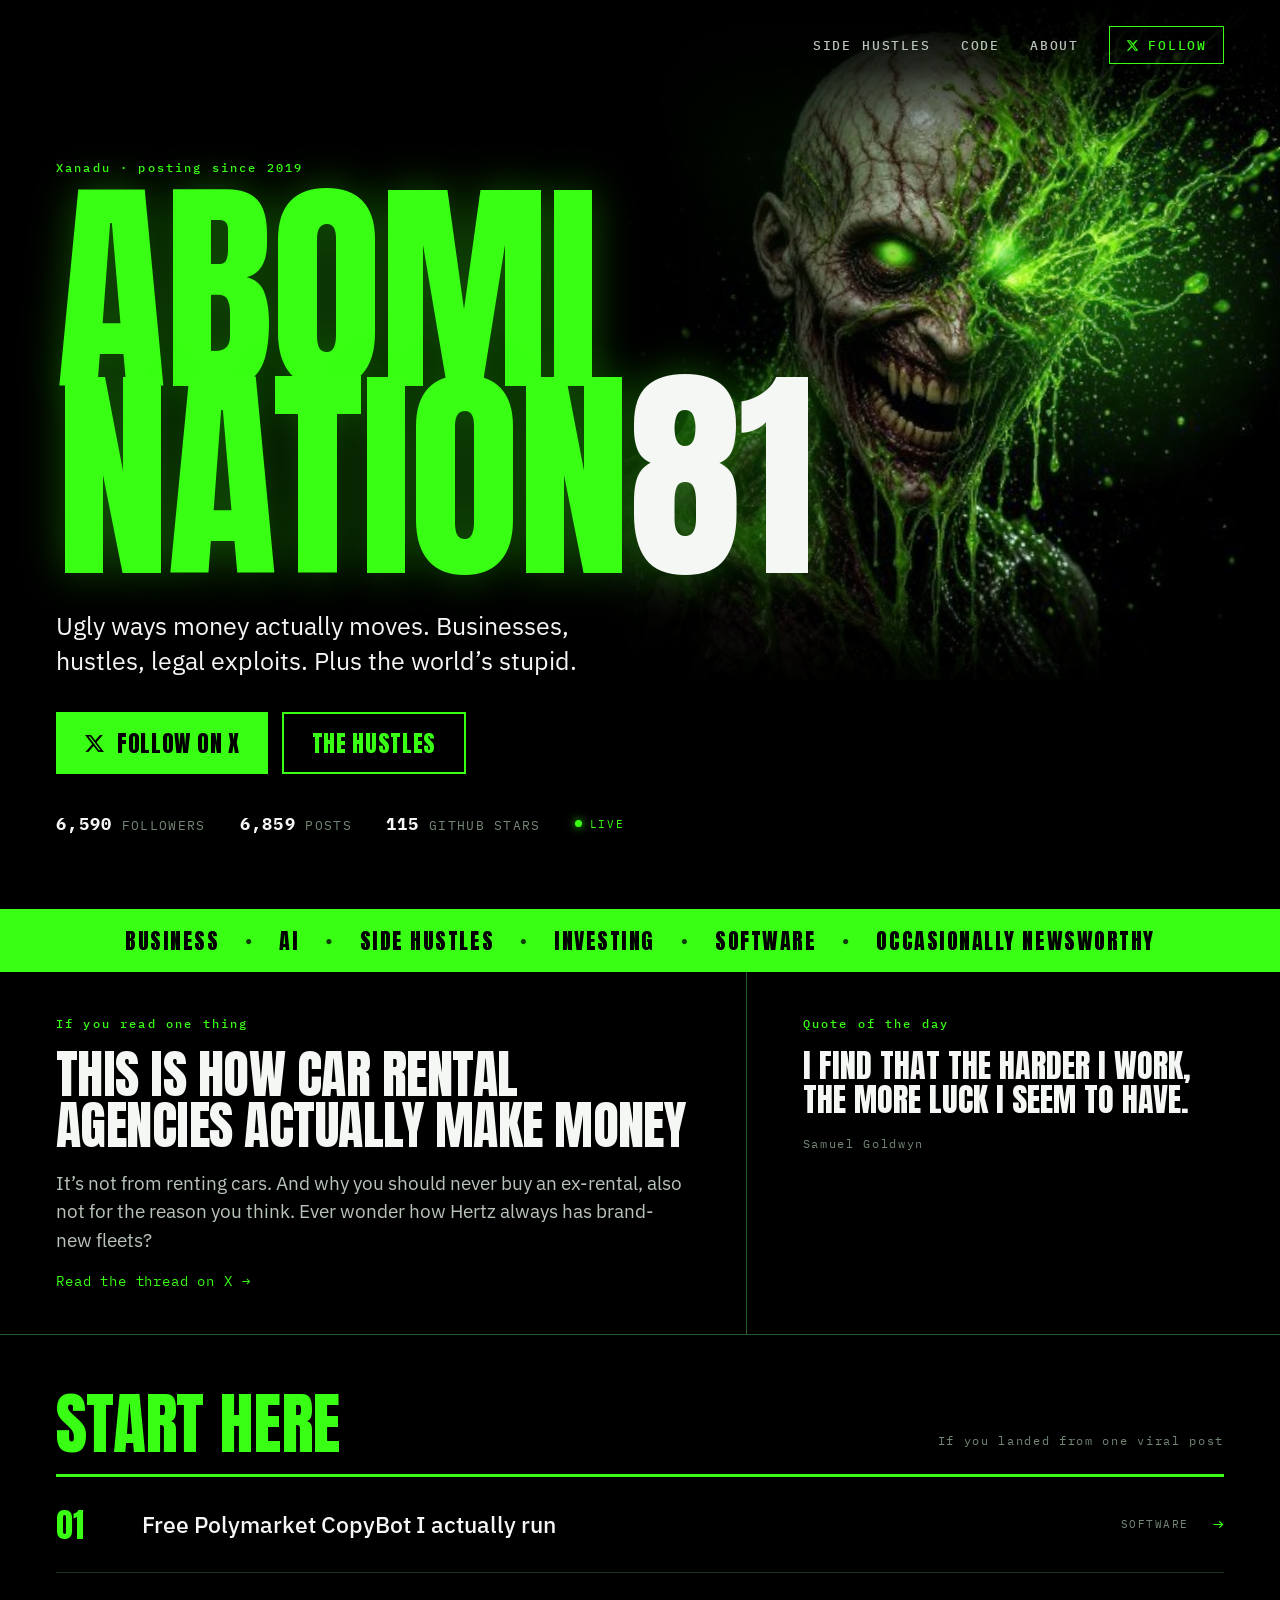
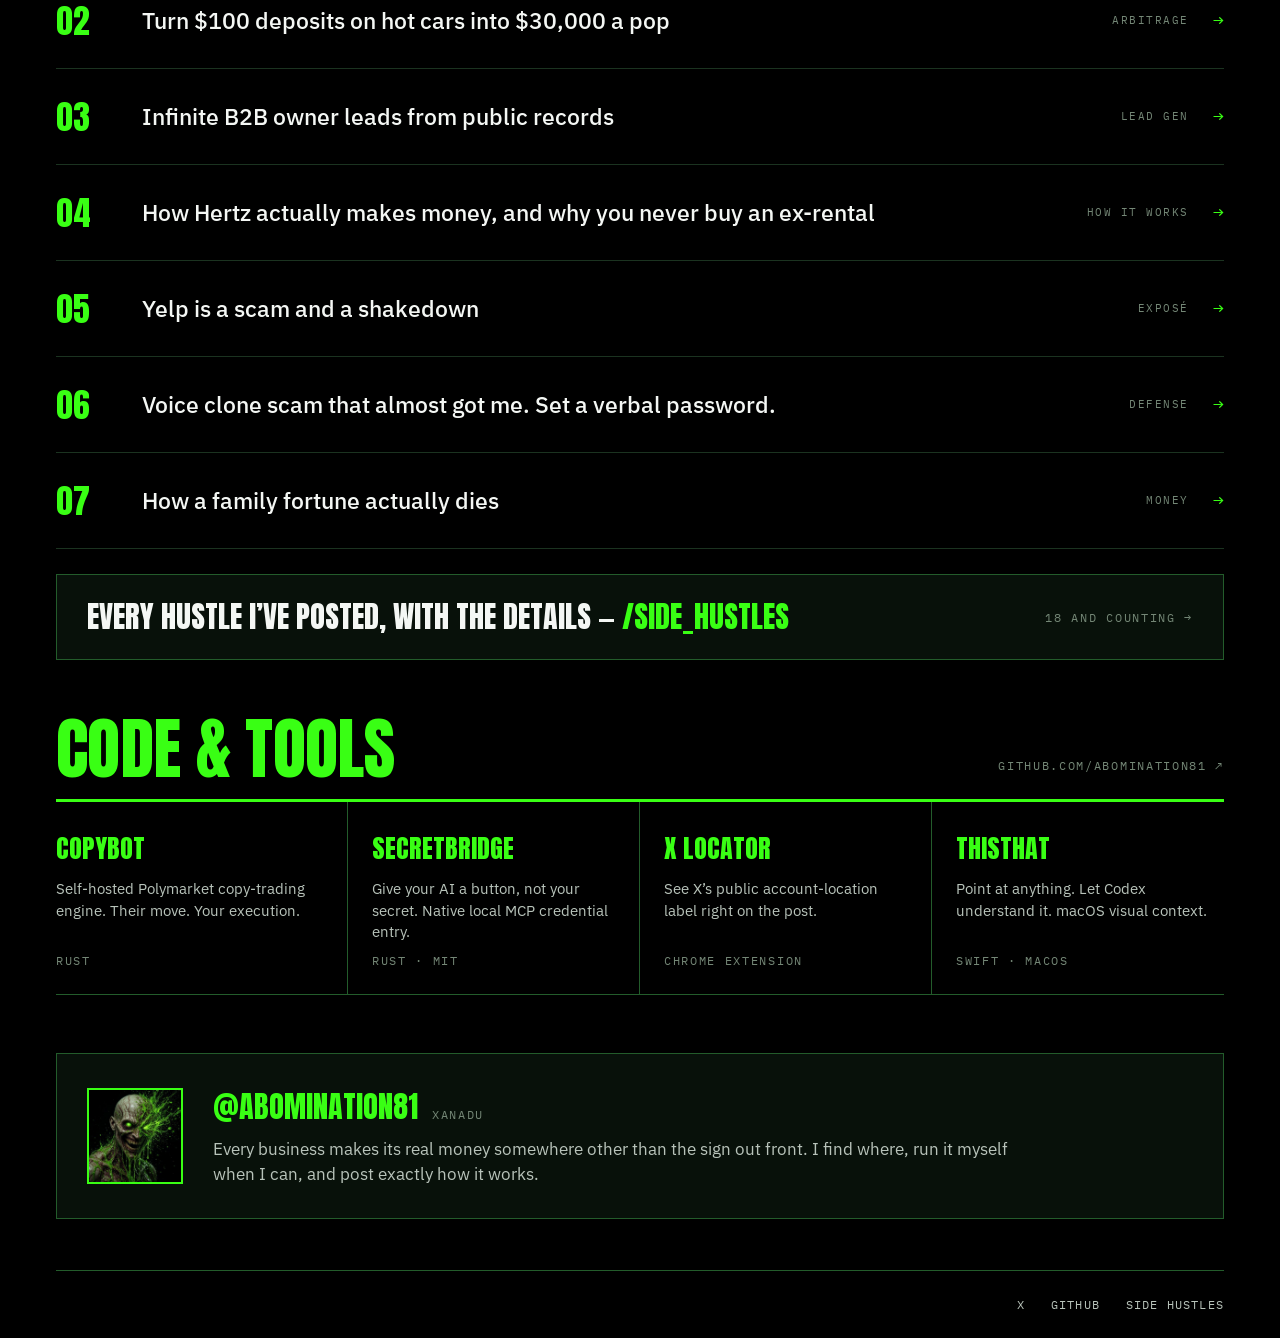
==== index.html @ 9afb5e30 "Self-host the display face, drop particles over the video The wordmark flashed on a cold load: Anton" ====
<!doctype html>
<html lang="en">
<head>
<meta charset="utf-8">
<meta name="viewport" content="width=device-width, initial-scale=1">
<title>Abomination81</title>
<meta name="description" content="Ugly ways money actually moves. Businesses, hustles, legal exploits. Plus the world's stupid.">
<link rel="canonical" href="https://abomination81.com/">

<meta property="og:type" content="website">
<meta property="og:url" content="https://abomination81.com/">
<meta property="og:title" content="Abomination81">
<meta property="og:description" content="Ugly ways money actually moves. Businesses, hustles, legal exploits. Plus the world's stupid.">
<meta property="og:image" content="https://abomination81.com/assets/banner.jpg">
<meta name="twitter:card" content="summary_large_image">
<meta name="twitter:site" content="@Abomination81">
<meta name="twitter:creator" content="@Abomination81">
<meta name="twitter:title" content="Abomination81">
<meta name="twitter:description" content="Ugly ways money actually moves. Businesses, hustles, legal exploits. Plus the world's stupid.">
<meta name="twitter:image" content="https://abomination81.com/assets/banner.jpg">
<meta name="theme-color" content="#000000">

<link rel="icon" href="data:image/svg+xml,%3Csvg xmlns='http://www.w3.org/2000/svg' viewBox='0 0 64 64'%3E%3Crect width='64' height='64' fill='%23000'/%3E%3Ctext x='32' y='47' font-family='Impact,sans-serif' font-size='42' fill='%2339ff14' text-anchor='middle'%3E81%3C/text%3E%3C/svg%3E">
<link rel="apple-touch-icon" href="/assets/avatar.jpg">

<link rel="preload" href="/assets/fonts/anton-latin.woff2" as="font" type="font/woff2" crossorigin>
<link rel="preconnect" href="https://fonts.googleapis.com">
<link rel="preconnect" href="https://fonts.gstatic.com" crossorigin>
<link rel="stylesheet" href="https://fonts.googleapis.com/css2?family=IBM+Plex+Sans:wght@400;500;600;700&family=IBM+Plex+Mono:wght@400;500;700&display=swap">

<link rel="stylesheet" href="/assets/site.css?v=aab3de3f">
<script src="/assets/follow.js?v=f19deb1e" defer></script>
<script src="/assets/hero.js?v=22ef1673" defer></script>
</head>
<body>
<div class="page" id="top">

  <div class="glow" aria-hidden="true"></div>
  <svg width="0" height="0" aria-hidden="true" style="position:absolute" focusable="false">
    <filter id="gooflow" x="-6%" y="-6%" width="112%" height="112%" color-interpolation-filters="sRGB">
      <feTurbulence type="fractalNoise" baseFrequency="0.011 0.017" numOctaves="2" seed="7" result="n">
        <animate attributeName="baseFrequency" dur="14s" repeatCount="indefinite"
                 values="0.011 0.017;0.0135 0.0205;0.011 0.017" calcMode="spline" keySplines="0.45 0 0.55 1;0.45 0 0.55 1"/>
      </feTurbulence>
      <feDisplacementMap in="SourceGraphic" in2="n" scale="6" xChannelSelector="R" yChannelSelector="G"/>
    </filter>
  </svg>
  <div class="ghoul" aria-hidden="true">
    <div class="ghoul-breath">
      <img class="ghoul-img" src="/assets/avatar.jpg" alt="">
      <img class="ghoul-img mouth" src="/assets/avatar.jpg" alt="">
      <div class="ghoul-eye"></div>
      <div class="ghoul-aura"></div>
    </div>
    <div class="ghoul-drops">
      <i></i><i></i><i></i><i></i><i></i><i></i><i></i><i></i><i></i><i></i><i></i><i></i>
    </div>
  </div>
  <div class="edgefade top" aria-hidden="true"></div>
  <div class="edgefade bottom" aria-hidden="true"></div>

  <div class="wrap">
    <nav class="nav nav-bare">
      <div class="navlinks">
        <a href="/side_hustles/">Side hustles</a>
        <a href="#code">Code</a>
        <a class="hideSm" href="#about">About</a>
        <a class="navbtn" href="https://x.com/Abomination81" rel="me">
          <svg width="13" height="13" viewBox="0 0 24 24" fill="currentColor" aria-hidden="true"><path d="M18.244 2.25h3.308l-7.227 8.26 8.502 11.24H16.17l-5.214-6.817L4.99 21.75H1.68l7.73-8.835L1.254 2.25H8.08l4.713 6.231zm-1.161 17.52h1.833L7.084 4.126H5.117z"/></svg>
          Follow
        </a>
      </div>
    </nav>

    <header class="hero">
      <div class="mono eyebrow" style="padding-bottom:22px">Xanadu &middot; posting since 2019</div>
      <h1 class="display">Abomi<br>nation<span class="white">81</span></h1>
      <p class="bio">Ugly ways money actually moves. Businesses, hustles, legal exploits. Plus the world&rsquo;s stupid.</p>
      <div class="cta">
        <a class="btn btn-solid" href="https://x.com/Abomination81">
          <svg width="21" height="21" viewBox="0 0 24 24" fill="currentColor" aria-hidden="true"><path d="M18.244 2.25h3.308l-7.227 8.26 8.502 11.24H16.17l-5.214-6.817L4.99 21.75H1.68l7.73-8.835L1.254 2.25H8.08l4.713 6.231zm-1.161 17.52h1.833L7.084 4.126H5.117z"/></svg>
          Follow on X
        </a>
        <a class="btn btn-ghost" href="#start-here">The hustles</a>
      </div>
      <div class="stats">
        <span><b id="stat-followers">6,590</b> FOLLOWERS</span>
        <span><b id="stat-posts">6,859</b> POSTS</span>
        <span><b id="stat-stars">115</b> GITHUB STARS</span>
        <span class="live"><span class="dot" aria-hidden="true"></span>LIVE</span>
      </div>
    </header>
  </div>

  <div class="ticker display">
    <span class="tgrp"><span>Business</span><span class="sep">&#9679;</span><span>AI</span><span class="sep">&#9679;</span><span>Side hustles</span></span>
    <span class="sep">&#9679;</span>
    <span class="tgrp"><span>Investing</span><span class="sep">&#9679;</span><span>Software</span><span class="sep">&#9679;</span><span>Occasionally newsworthy</span></span>
  </div>

  <section class="band">
    <div class="featured">
      <div class="mono eyebrow">If you read one thing</div>
      <h2 class="display"><a href="https://x.com/Abomination81/status/2100749496749904060">This is how car rental agencies actually make money</a></h2>
      <p>It&rsquo;s not from renting cars. And why you should never buy an ex-rental, also not for the reason you think. Ever wonder how Hertz always has brand-new fleets?</p>
      <a class="mono" style="font-size:14px;letter-spacing:.06em" href="https://x.com/Abomination81/status/2100749496749904060">Read the thread on X &rarr;</a>
    </div>
    <div class="quote">
      <div class="mono eyebrow">Quote of the day</div>
      <p class="display" id="quote-text">There are no solutions, just trade-offs.</p>
      <div class="mono meta" id="quote-by">Thomas Sowell</div>
    </div>
  </section>

  <div class="wrap">
    <section class="sec" id="start-here">
      <div class="sechead">
        <h2 class="display">Start here</h2>
        <span class="mono meta">If you landed from one viral post</span>
      </div>

      <a class="row" href="https://x.com/Abomination81/status/2098925882530549822">
        <span class="n">01</span><span class="t">Free Polymarket CopyBot I actually run</span><span class="c">SOFTWARE</span><span class="arw">&rarr;</span>
      </a>
      <a class="row" href="https://x.com/Abomination81/status/2088091875672723705">
        <span class="n">02</span><span class="t">Turn $100 deposits on hot cars into $30,000 a pop</span><span class="c">ARBITRAGE</span><span class="arw">&rarr;</span>
      </a>
      <a class="row" href="https://x.com/Abomination81/status/2100588108278558724">
        <span class="n">03</span><span class="t">Infinite B2B owner leads from public records</span><span class="c">LEAD GEN</span><span class="arw">&rarr;</span>
      </a>
      <a class="row" href="https://x.com/Abomination81/status/2100749496749904060">
        <span class="n">04</span><span class="t">How Hertz actually makes money, and why you never buy an ex-rental</span><span class="c">HOW IT WORKS</span><span class="arw">&rarr;</span>
      </a>
      <a class="row" href="https://x.com/Abomination81/status/2087584430000845287">
        <span class="n">05</span><span class="t">Yelp is a scam and a shakedown</span><span class="c">EXPOS&Eacute;</span><span class="arw">&rarr;</span>
      </a>
      <a class="row" href="https://x.com/Abomination81/status/2098265674065817770">
        <span class="n">06</span><span class="t">Voice clone scam that almost got me. Set a verbal password.</span><span class="c">DEFENSE</span><span class="arw">&rarr;</span>
      </a>
      <a class="row" href="https://x.com/Abomination81/status/2084697854493548960">
        <span class="n">07</span><span class="t">How a family fortune actually dies</span><span class="c">MONEY</span><span class="arw">&rarr;</span>
      </a>

      <a class="callout" href="/side_hustles/">
        <span class="big">Every hustle I&rsquo;ve posted, with the details &mdash; <em>/side_hustles</em></span>
        <span class="mono meta">18 AND COUNTING &rarr;</span>
      </a>
    </section>

    <section class="sec" id="code">
      <div class="sechead">
        <h2 class="display">Code &amp; tools</h2>
        <a class="mono meta" href="https://github.com/Abomination81">GITHUB.COM/ABOMINATION81 &#8599;</a>
      </div>
      <div class="repos">
        <a class="repo" href="https://github.com/Abomination81/copybot">
          <span class="nm">Copybot</span>
          <span class="ds">Self-hosted Polymarket copy-trading engine. Their move. Your execution.</span>
          <span class="mono meta">RUST</span>
        </a>
        <a class="repo" href="https://github.com/Abomination81/secret-bridge-mcp">
          <span class="nm">SecretBridge</span>
          <span class="ds">Give your AI a button, not your secret. Native local MCP credential entry.</span>
          <span class="mono meta">RUST &middot; MIT</span>
        </a>
        <a class="repo" href="https://github.com/Abomination81/abominations-x-account-locator">
          <span class="nm">X Locator</span>
          <span class="ds">See X&rsquo;s public account-location label right on the post.</span>
          <span class="mono meta">CHROME EXTENSION</span>
        </a>
        <a class="repo" href="https://github.com/Abomination81/thisthat">
          <span class="nm">ThisThat</span>
          <span class="ds">Point at anything. Let Codex understand it. macOS visual context.</span>
          <span class="mono meta">SWIFT &middot; MACOS</span>
        </a>
      </div>
    </section>

    <section class="about" id="about">
      <img src="/assets/avatar.jpg" alt="Abomination81 profile artwork">
      <div>
        <div class="who">
          <a class="nm" href="https://x.com/Abomination81">@Abomination81</a>
          <span class="mono meta">XANADU</span>
        </div>
        <p>Every business makes its real money somewhere other than the sign out front. I find where, run it myself when I can, and post exactly how it works.</p>
      </div>
    </section>

    <footer class="foot-bare">
      <div class="fl">
        <a href="https://x.com/Abomination81">X</a>
        <a href="https://github.com/Abomination81">GITHUB</a>
        <a href="/side_hustles/">SIDE HUSTLES</a>
      </div>
    </footer>
  </div>
</div>

<script>
/* ---------------------------------------------------------------
   QUOTES — edit this list. ["quote", "who said it"]. "" = no name.
   One rotates in per day, same for everyone, cycling every 20 days.
---------------------------------------------------------------- */
var QUOTES = [
  ["To offend a strong man, tell him a lie; to offend a weak man, tell him the truth.", ""],
  ["If you have to ask for it, it loses its value.", ""],
  ["Be like a postage stamp; stick to one thing until you get there.", "Josh Billings"],
  ["Success is like being pregnant. Everyone says congratulations, but nobody knows how many times you were fucked.", "Dan Peña"],
  ["There are no solutions, just trade-offs.", "Thomas Sowell"],
  ["Showing off is the fool's idea of glory.", "Bruce Lee"],
  ["A harmless man is not a good man. A good man is a very, very dangerous man who has it under voluntary control.", "Jordan B. Peterson"],
  ["Never feel sorry for raising dragon-slayers in a time when there are actual dragons.", "Bryan Davis"],
  ["Comparison is the thief of joy.", "Theodore Roosevelt"],
  ["The way to get started is to quit talking and begin doing.", "Walt Disney"],
  ["Many of life's failures are people who did not realize how close they were to success when they gave up.", "Thomas A. Edison"],
  ["In the end, it's not the years in your life that count. It's the life in your years.", "Abraham Lincoln"],
  ["The secret of success is to do the common thing uncommonly well.", "John D. Rockefeller Jr."],
  ["I find that the harder I work, the more luck I seem to have.", "Samuel Goldwyn"],
  ["Don't be distracted by criticism. Remember, the only taste of success some people get is to take a bite out of you.", "Zig Ziglar"],
  ["You don't have to be great to start, but you have to start to be great.", "Zig Ziglar"],
  ["Whether you think you can or you think you can't, you're right.", "Henry Ford"],
  ["The wise woman builds her house, but with her own hands the foolish one tears hers down.", "Proverbs 14:1"],
  ["The mass of men lead lives of quiet desperation.", "Henry David Thoreau"],
  ["Your boos mean nothing, I've seen what makes you cheer.", "Rick Sanchez, Rick and Morty"]
];

(function () {
  var q = QUOTES[Math.floor(Date.now() / 86400000) % QUOTES.length];
  document.getElementById("quote-text").textContent = q[0];
  var by = document.getElementById("quote-by");
  if (q[1]) { by.textContent = q[1]; } else { by.style.display = "none"; }
})();

/* ---------------------------------------------------------------
   STATS. GitHub stars are fetched live. X numbers come from
   stats.json; the numbers in the HTML are the fallback if it fails.
---------------------------------------------------------------- */
(function () {
  function put(id, n) {
    if (typeof n === "number" && isFinite(n)) {
      document.getElementById(id).textContent = n.toLocaleString("en-US");
    }
  }

  fetch("https://api.github.com/users/Abomination81/repos?per_page=100")
    .then(function (r) { return r.ok ? r.json() : null; })
    .then(function (repos) {
      if (!repos || !repos.length) return;
      var stars = repos.reduce(function (sum, r) { return sum + (r.stargazers_count || 0); }, 0);
      put("stat-stars", stars);
    })
    .catch(function () {});

  fetch("/stats.json", { cache: "no-cache" })
    .then(function (r) { return r.ok ? r.json() : null; })
    .then(function (s) {
      if (!s) return;
      put("stat-followers", s.followers);
      put("stat-posts", s.posts);
    })
    .catch(function () {});
})();
</script>
</body>
</html>
---- assets/site.css ----
/* Self-hosted so the 228px wordmark is ready at first paint instead of
   rendering in a fallback and then jumping. Preloaded from each page's head. */
@font-face{
  font-family:'Anton';
  font-style:normal;
  font-weight:400;
  font-display:swap;
  src:url('/assets/fonts/anton-latin.woff2') format('woff2');
}

:root{
  --bg:#000;
  --surface:#08110a;
  --green:#39ff14;
  --green-soft:#7dff64;
  --text:#f4f7f4;
  --muted:#b8c3ba;
  --muted-2:#748776;
  --line:#235c2b;
  --line-soft:#1b3320;
  --pad:clamp(20px,5vw,56px);
  --max:1280px;
  --hero:min(680px,72vw);   /* portrait size; overridden for compact viewports */
  --hero-clear:0px;         /* how far the wordmark is pushed below the face */
}
*{box-sizing:border-box}
html{-webkit-text-size-adjust:100%}
body{
  margin:0;background:var(--bg);color:var(--text);
  font-family:"IBM Plex Sans",system-ui,-apple-system,sans-serif;
  overflow-x:hidden;
}
a{color:var(--green);text-decoration:none}
a:hover{color:var(--green-soft)}
a:focus-visible,button:focus-visible{outline:2px solid var(--green);outline-offset:3px}
img{max-width:100%;display:block}
.display{font-family:Anton,Impact,"Arial Narrow",sans-serif;text-transform:uppercase;font-weight:400}
.mono{font-family:"IBM Plex Mono",ui-monospace,monospace}
.wrap{max-width:var(--max);margin:0 auto;padding-inline:var(--pad)}
.eyebrow{font-size:clamp(10px,1.1vw,12px);letter-spacing:.18em;color:var(--green);font-weight:500}
.meta{font-size:clamp(10px,1.1vw,12px);letter-spacing:.14em;color:var(--muted-2)}

/* ---------- shell ---------- */
.page{position:relative;max-width:var(--max);margin:0 auto;overflow:hidden}
.glow{position:absolute;right:-16%;top:-14%;width:min(900px,120vw);aspect-ratio:1;border-radius:50%;
  background:radial-gradient(circle,rgba(57,255,20,.26) 0%,rgba(57,255,20,0) 62%);pointer-events:none;z-index:0}
.ghoul{position:absolute;right:0;top:0;width:var(--hero);aspect-ratio:1;z-index:0;overflow:hidden;
  -webkit-mask-image:linear-gradient(to left,#000 48%,transparent 100%);
  mask-image:linear-gradient(to left,#000 48%,transparent 100%)}
/* Softens the image's top and bottom edges into the black so neither cut
   shows as a straight line across the page. */
.edgefade{position:absolute;left:0;right:0;z-index:1;pointer-events:none}
.edgefade.top{top:0;height:clamp(90px,12vw,150px);
  background:linear-gradient(to bottom,#000 0%,rgba(0,0,0,.75) 45%,rgba(0,0,0,0) 100%)}
.edgefade.bottom{top:calc(var(--hero) - 140px);height:200px;
  background:linear-gradient(to bottom,rgba(0,0,0,0) 0%,rgba(0,0,0,.85) 60%,#000 78%,#000 100%)}
.page > *:not(.glow):not(.ghoul):not(.edgefade){position:relative;z-index:2}

/* ---------- nav ---------- */
.nav{display:flex;align-items:center;justify-content:space-between;gap:16px;padding-top:26px;flex-wrap:wrap}
.brand{font-size:clamp(17px,2vw,24px);letter-spacing:.05em;color:var(--green)}
.navlinks{display:flex;gap:clamp(14px,2.4vw,30px);align-items:center;
  font-family:"IBM Plex Mono",monospace;font-size:clamp(11px,1.2vw,13px);font-weight:500;
  letter-spacing:.14em;text-transform:uppercase}
.navlinks a{color:var(--muted)}
.navlinks a:hover{color:var(--green)}
.navbtn{display:flex;align-items:center;gap:9px;height:38px;padding:0 16px;
  border:1px solid var(--green);color:var(--green)!important}
.navbtn:hover{background:var(--green);color:#000!important}
.navlinks .hideSm{display:inline}

/* ---------- hero ---------- */
.hero{padding-top:calc(clamp(48px,9vw,96px) + var(--hero-clear))}
.hero h1{margin:0;font-size:clamp(76px,17.9vw,228px);line-height:.82;letter-spacing:-.012em;
  color:var(--green);text-shadow:0 0 44px rgba(57,255,20,.32)}
.hero h1 .white{color:var(--text)}
.bio{margin:clamp(22px,3vw,40px) 0 0;max-width:580px;font-size:clamp(17px,2vw,25px);line-height:1.38}
.cta{display:flex;gap:14px;margin-top:clamp(24px,3vw,34px);align-items:center;flex-wrap:wrap}
.btn{display:inline-flex;align-items:center;justify-content:center;gap:12px;
  height:clamp(54px,5vw,62px);padding:0 clamp(22px,2.4vw,28px);
  font-family:Anton,Impact,sans-serif;text-transform:uppercase;
  font-size:clamp(19px,2vw,23px);letter-spacing:.03em}
.btn-solid{background:var(--green);color:#000}
.btn-solid:hover{background:var(--green-soft);color:#000}
.btn-ghost{border:2px solid var(--green);color:var(--green)}
.btn-ghost:hover{background:var(--green);color:#000}
.stats{display:flex;align-items:center;gap:clamp(16px,3vw,34px);margin-top:clamp(22px,3vw,40px);
  font-family:"IBM Plex Mono",monospace;font-size:clamp(10px,1.1vw,13px);
  color:var(--muted-2);letter-spacing:.1em;flex-wrap:wrap}
.stats b{color:var(--text);font-size:clamp(14px,1.5vw,17px);font-weight:700}
.live{display:flex;align-items:center;gap:8px;font-size:clamp(9px,1vw,11px);letter-spacing:.16em;color:var(--green)}
.dot{width:7px;height:7px;border-radius:50%;background:var(--green);box-shadow:0 0 9px var(--green);flex:none;
  animation:pulse 2.6s ease-in-out infinite}
@keyframes pulse{0%,100%{opacity:1}50%{opacity:.35}}
@media (prefers-reduced-motion:reduce){.dot{animation:none}}

/* ---------- ticker ---------- */
.ticker{margin-top:clamp(30px,6vw,74px);background:var(--green);color:#000;
  padding:clamp(11px,1.4vw,15px) var(--pad);
  display:flex;align-items:center;justify-content:center;gap:clamp(9px,2vw,26px);
  flex-wrap:wrap;row-gap:5px;
  font-family:Anton,Impact,sans-serif;text-transform:uppercase;
  font-size:clamp(11px,1.9vw,22px);letter-spacing:.07em}
.ticker .sep{font-size:.55em;opacity:.75}
.tgrp{display:flex;align-items:center;gap:clamp(9px,2vw,26px);white-space:nowrap}
/* Below this width the row splits in two. The middle separator is removed so
   neither line can end on a dot. */
@media (max-width:760px){
  .ticker > .sep{display:none}
  .tgrp{flex-basis:100%;justify-content:center}
}

/* ---------- band: featured + quote ---------- */
.band{display:grid;grid-template-columns:minmax(0,7fr) minmax(0,5fr);
  border-bottom:1px solid var(--line)}
.band > div{padding:clamp(26px,3.6vw,44px) var(--pad);display:flex;flex-direction:column;gap:18px}
.band .featured{border-right:1px solid var(--line)}
.featured h2{margin:0;font-size:clamp(30px,4.2vw,52px);line-height:.98;letter-spacing:-.01em;color:var(--text)}
.featured h2 a{color:inherit}
.featured h2 a:hover{color:var(--green)}
.featured p{margin:0;font-size:clamp(15px,1.7vw,19px);line-height:1.5;color:var(--muted)}
.quote p{margin:0;font-size:clamp(23px,2.6vw,32px);line-height:1.08;color:var(--text)}
@media (max-width:860px){
  .band{grid-template-columns:1fr}
  .band .featured{border-right:0;border-bottom:1px solid var(--line)}
}

/* ---------- sections ---------- */
.sec{padding-top:clamp(30px,4.5vw,64px)}
.sechead{display:flex;align-items:flex-end;justify-content:space-between;gap:16px;
  padding-bottom:clamp(12px,1.6vw,20px);border-bottom:3px solid var(--green)}
.sechead h2{margin:0;font-size:clamp(36px,5.4vw,68px);line-height:.9;letter-spacing:-.01em;color:var(--green)}
.sechead span,.sechead a{padding-bottom:6px}

/* ---------- hustle rows ---------- */
.row{display:flex;align-items:center;gap:clamp(14px,1.9vw,24px);
  padding:clamp(14px,1.8vw,22px) 0;border-bottom:1px solid var(--line-soft);color:var(--text);min-height:56px}
.row:hover{background:var(--surface);color:var(--text)}
.row .n{font-family:Anton,Impact,sans-serif;font-size:clamp(21px,2.8vw,34px);color:var(--green);flex:none;width:clamp(30px,5vw,62px)}
.row .t{flex:1;font-size:clamp(16px,1.9vw,23px);font-weight:500;line-height:1.28}
.row .c{flex:none;width:150px;text-align:right;font-family:"IBM Plex Mono",monospace;
  font-size:11px;letter-spacing:.14em;color:var(--muted-2)}
.row .arw{flex:none;font-family:"IBM Plex Mono",monospace;font-size:clamp(15px,1.5vw,18px);color:var(--green)}
.row:last-of-type{border-bottom:1px solid var(--line)}
@media (max-width:720px){.row .c{display:none}}

.callout{display:flex;align-items:center;justify-content:space-between;gap:16px;flex-wrap:wrap;
  margin-top:clamp(18px,2vw,26px);padding:clamp(18px,2.4vw,26px) clamp(18px,2.6vw,30px);
  background:var(--surface);border:1px solid var(--line);color:var(--text)}
.callout:hover{border-color:var(--green);color:var(--text)}
.callout .big{font-family:Anton,Impact,sans-serif;text-transform:uppercase;
  font-size:clamp(18px,2.4vw,30px);line-height:1.05}
.callout .big em{font-style:normal;color:var(--green)}

/* ---------- repos ---------- */
.repos{display:grid;grid-template-columns:repeat(4,minmax(0,1fr));border-bottom:1px solid var(--line)}
.repo{display:flex;flex-direction:column;gap:10px;padding:clamp(18px,2.2vw,26px) clamp(14px,1.9vw,24px);
  border-right:1px solid var(--line);color:var(--text)}
.repo:first-child{padding-left:0}
.repo:last-child{border-right:0;padding-right:0}
.repo:hover{background:var(--surface)}
.repo .nm{font-family:Anton,Impact,sans-serif;text-transform:uppercase;font-size:clamp(19px,2.1vw,26px);color:var(--green)}
.repo .ds{font-size:clamp(13px,1.4vw,15px);line-height:1.45;color:var(--muted);flex:1}
@media (max-width:980px){
  .repos{grid-template-columns:repeat(2,minmax(0,1fr))}
  .repo:nth-child(2n){border-right:0;padding-right:0}
  .repo:nth-child(2n+1){padding-left:0}
  .repo:nth-child(-n+2){border-bottom:1px solid var(--line)}
}
@media (max-width:560px){
  .repos{grid-template-columns:1fr}
  .repo{border-right:0;padding-left:0;padding-right:0;border-bottom:1px solid var(--line-soft)}
  .repo:last-child{border-bottom:0}
}

/* ---------- about ---------- */
.about{display:flex;gap:clamp(16px,2.4vw,30px);align-items:center;flex-wrap:wrap;
  margin-top:clamp(30px,4.5vw,64px);padding:clamp(20px,2.6vw,30px);
  background:var(--surface);border:1px solid var(--line)}
.about img{width:clamp(72px,8vw,96px);height:clamp(72px,8vw,96px);object-fit:cover;border:2px solid var(--green);flex:none}
.about .who{display:flex;align-items:baseline;gap:14px;flex-wrap:wrap}
.about .who .nm{font-family:Anton,Impact,sans-serif;text-transform:uppercase;font-size:clamp(22px,2.4vw,30px)}
.about p{margin:8px 0 0;font-size:clamp(15px,1.5vw,17px);line-height:1.5;color:var(--muted);max-width:820px}

/* ---------- footer ---------- */
footer{margin-top:clamp(30px,4vw,56px);border-top:1px solid var(--line);
  padding:clamp(18px,2.2vw,26px) 0;display:flex;align-items:center;justify-content:space-between;
  gap:14px;flex-wrap:wrap;font-family:"IBM Plex Mono",monospace;
  font-size:clamp(10px,1.1vw,12px);letter-spacing:.1em;color:var(--muted-2)}
footer a{color:var(--muted)}
footer .fl{display:flex;gap:clamp(14px,2vw,26px)}

@media (max-width:640px){
  .navlinks .hideSm{display:none}
  .cta{flex-direction:column;align-items:stretch}
  .btn{width:100%}
}

/* ================= /side_hustles ================= */
.subhead{padding-top:clamp(40px,7vw,80px)}
.subhead h1{margin:0;font-size:clamp(52px,9.4vw,124px);line-height:.86;letter-spacing:-.02em;
  color:var(--green);text-shadow:0 0 40px rgba(57,255,20,.3)}
.subhead .lede{margin:clamp(18px,2.4vw,28px) 0 0;max-width:640px;
  font-size:clamp(16px,1.9vw,22px);line-height:1.45;color:var(--text)}
.subhead .note{margin:14px 0 0;max-width:640px;font-size:clamp(13px,1.4vw,15px);
  line-height:1.5;color:var(--muted-2)}
.crumb{display:flex;align-items:center;gap:10px;padding-top:26px;
  font-family:"IBM Plex Mono",monospace;font-size:clamp(10px,1.1vw,12px);
  letter-spacing:.14em;text-transform:uppercase;color:var(--muted-2)}
.crumb a{color:var(--muted)}

.hlist{margin-top:clamp(28px,4vw,52px);border-top:3px solid var(--green)}
.hitem{display:grid;grid-template-columns:clamp(46px,5.6vw,82px) minmax(0,1fr) auto;
  gap:clamp(10px,1.6vw,22px);align-items:baseline;
  padding:clamp(20px,2.4vw,28px) 0;border-bottom:1px solid var(--line-soft);color:var(--text)}
.hitem:hover{background:var(--surface)}
.hitem:last-child{border-bottom:1px solid var(--line)}
.hitem .n{font-family:Anton,Impact,sans-serif;font-size:clamp(26px,3.4vw,42px);
  color:var(--green);line-height:.9}
.hitem .t{font-family:Anton,Impact,sans-serif;text-transform:uppercase;
  font-size:clamp(21px,2.7vw,34px);line-height:1.02;letter-spacing:-.005em}
.hitem .d{grid-column:2;margin:10px 0 0;font-size:clamp(14px,1.55vw,17px);
  line-height:1.5;color:var(--muted);max-width:74ch}
.hitem .amt{font-family:"IBM Plex Mono",monospace;font-size:clamp(11px,1.25vw,14px);
  font-weight:700;letter-spacing:.06em;color:var(--green);white-space:nowrap;text-align:right}
.hitem .amt small{display:block;font-weight:400;font-size:.78em;letter-spacing:.14em;
  color:var(--muted-2);margin-top:3px}
.hitem .go{grid-column:2;margin-top:10px;font-family:"IBM Plex Mono",monospace;
  font-size:clamp(11px,1.2vw,13px);letter-spacing:.08em;color:var(--green)}
.hitem .flag{display:inline-block;margin-left:10px;padding:2px 8px;vertical-align:middle;
  font-family:"IBM Plex Mono",monospace;font-size:10px;font-weight:700;letter-spacing:.12em;
  color:#000;background:var(--green-soft)}
@media (max-width:620px){
  .hitem{grid-template-columns:clamp(40px,11vw,52px) minmax(0,1fr)}
  .hitem .amt{grid-column:2;text-align:left;margin-top:8px}
  .hitem .amt small{display:inline;margin-left:8px}
}

.endnote{display:flex;align-items:center;justify-content:space-between;gap:16px;flex-wrap:wrap;
  margin-top:clamp(26px,3.4vw,40px);padding:clamp(20px,2.6vw,30px);
  background:var(--surface);border:1px solid var(--line);color:var(--text)}
.endnote .big{font-family:Anton,Impact,sans-serif;text-transform:uppercase;
  font-size:clamp(20px,2.6vw,32px);line-height:1.05}
.endnote .big em{font-style:normal;color:var(--green)}

/* ================= follow prompt ================= */
.fp-veil{position:fixed;inset:0;z-index:999;display:flex;align-items:center;justify-content:center;
  padding:20px;background:rgba(0,0,0,.84);-webkit-backdrop-filter:blur(3px);backdrop-filter:blur(3px);
  opacity:0;transition:opacity .2s ease}
.fp-veil.is-open{opacity:1}
.fp-card{position:relative;width:100%;max-width:430px;padding:clamp(26px,4vw,36px);
  background:var(--surface);border:1px solid var(--green);text-align:center;
  box-shadow:0 0 0 1px rgba(0,0,0,.6),0 24px 70px rgba(0,0,0,.75),0 0 60px rgba(57,255,20,.12);
  transform:translateY(10px) scale(.985);transition:transform .22s cubic-bezier(.2,.8,.3,1)}
.fp-veil.is-open .fp-card{transform:none}
.fp-x{position:absolute;top:8px;right:10px;width:38px;height:38px;display:grid;place-items:center;
  background:none;border:0;color:var(--muted-2);font-size:26px;line-height:1;cursor:pointer;padding:0}
.fp-x:hover{color:var(--green)}
.fp-face{width:76px;height:76px;margin:0 auto 16px;object-fit:cover;border:2px solid var(--green);
  box-shadow:0 0 26px rgba(57,255,20,.3)}
.fp-eyebrow{margin:0 0 8px;font-size:11px;letter-spacing:.2em;text-transform:uppercase;color:var(--green)}
.fp-h{margin:0 0 12px;font-size:clamp(30px,5vw,40px);line-height:1;color:var(--text)}
.fp-b{margin:0 0 22px;font-size:15px;line-height:1.5;color:var(--muted)}
.fp-yes{display:flex;align-items:center;justify-content:center;height:54px;
  background:var(--green);color:#000;text-transform:uppercase;
  font-size:clamp(17px,2.4vw,20px);letter-spacing:.03em}
.fp-yes:hover{background:var(--green-soft);color:#000}
.fp-no{display:block;width:100%;margin-top:10px;padding:13px 0;background:none;
  border:1px solid var(--line);color:var(--muted);cursor:pointer;
  font-size:12px;letter-spacing:.12em;text-transform:uppercase}
.fp-no:hover{border-color:var(--muted-2);color:var(--text)}
@media (prefers-reduced-motion:reduce){
  .fp-veil,.fp-card{transition:none}
  .fp-card{transform:none}
}


/* ================= living portrait =================
   One 14 second loop. Every animation below is 14s, 7s or 3.5s so the whole
   thing lines up and the first and last frames are identical.               */
.ghoul-breath{position:absolute;inset:0;transform-origin:50% 100%;will-change:transform;
  animation:gh-breathe 7s ease-in-out infinite}
.ghoul-img{position:absolute;inset:0;width:100%;height:100%;object-fit:cover;display:block}
/* A second copy of the face, masked down to the mouth, that slowly widens. */
.ghoul-img.mouth{transform-origin:56% 60%;animation:gh-smile 14s ease-in-out infinite;
  -webkit-mask-image:radial-gradient(ellipse 15% 8% at 56% 60%,#000 30%,transparent 100%);
  mask-image:radial-gradient(ellipse 15% 8% at 56% 60%,#000 30%,transparent 100%)}
.ghoul-eye{position:absolute;left:59%;top:37%;width:11%;aspect-ratio:1;transform:translate(-50%,-50%);
  border-radius:50%;mix-blend-mode:screen;pointer-events:none;
  background:radial-gradient(circle,rgba(160,255,120,.95) 0%,rgba(57,255,20,.55) 30%,rgba(57,255,20,0) 70%);
  animation:gh-eye 7s ease-in-out infinite}
.ghoul-aura{position:absolute;left:74%;top:42%;width:64%;aspect-ratio:1;transform:translate(-50%,-50%);
  border-radius:50%;mix-blend-mode:screen;pointer-events:none;
  background:radial-gradient(circle,rgba(57,255,20,.32) 0%,rgba(57,255,20,.12) 35%,rgba(57,255,20,0) 68%);
  animation:gh-aura 14s ease-in-out infinite}
.ghoul-drops{position:absolute;inset:0;pointer-events:none}
.ghoul-drops i{position:absolute;width:5px;height:5px;border-radius:50%;background:#7dff64;opacity:0;
  box-shadow:0 0 8px 2px rgba(57,255,20,.8);animation:gh-rise 7s ease-out infinite}
.ghoul-drops i:nth-child(1){left:70%;top:34%;animation-delay:0s}
.ghoul-drops i:nth-child(2){left:78%;top:30%;animation-delay:1.1s;width:3px;height:3px}
.ghoul-drops i:nth-child(3){left:84%;top:40%;animation-delay:2.3s}
.ghoul-drops i:nth-child(4){left:66%;top:46%;animation-delay:3.2s;width:4px;height:4px}
.ghoul-drops i:nth-child(5){left:88%;top:26%;animation-delay:4.4s;width:3px;height:3px}
.ghoul-drops i:nth-child(6){left:74%;top:52%;animation-delay:5.6s}
.ghoul-drops i:nth-child(7){left:81%;top:47%;animation-delay:0.6s;width:3px;height:3px;animation-duration:3.5s}
.ghoul-drops i:nth-child(8){left:92%;top:35%;animation-delay:1.9s;animation-duration:3.5s}
.ghoul-drops i:nth-child(9){left:63%;top:38%;animation-delay:2.8s;width:3px;height:3px;animation-duration:3.5s}
.ghoul-drops i:nth-child(10){left:76%;top:22%;animation-delay:0.3s;width:4px;height:4px}
.ghoul-drops i:nth-child(11){left:86%;top:56%;animation-delay:5s;width:3px;height:3px;animation-duration:3.5s}
.ghoul-drops i:nth-child(12){left:69%;top:60%;animation-delay:6.2s;width:4px;height:4px}

@keyframes gh-breathe{0%,100%{transform:scale(1) translateY(0)}50%{transform:scale(1.016) translateY(-4px)}}
@keyframes gh-smile{0%,30%,100%{transform:scale(1,1) translateY(0)}55%,72%{transform:scale(1.05,.98) translateY(-1.5px)}}
@keyframes gh-eye{0%,100%{opacity:.5;transform:translate(-50%,-50%) scale(1)}50%{opacity:1;transform:translate(-50%,-50%) scale(1.3)}}
@keyframes gh-aura{0%,100%{opacity:.45;transform:translate(-50%,-50%) scale(1)}50%{opacity:.9;transform:translate(-50%,-50%) scale(1.1)}}
@keyframes gh-rise{0%{opacity:0;transform:translate(0,0) scale(.6)}15%{opacity:1}
  100%{opacity:0;transform:translate(14px,-70px) scale(1)}}

/* The liquid ripple is a per-frame SVG filter, so it stays on pointer devices
   with room to spare and is left off on phones. */
@media (hover:hover) and (min-width:900px){.ghoul-breath{filter:url(#gooflow)}}
@media (prefers-reduced-motion:reduce){
  .ghoul-breath,.ghoul-img.mouth,.ghoul-eye,.ghoul-aura,.ghoul-drops i{animation:none!important}
  .ghoul-breath{filter:none}
  .ghoul-img.mouth,.ghoul-drops{display:none}
}

/* ================= hero video variant (?hero=) ================= */
.ghoul-video{position:absolute;inset:0;width:100%;height:100%;object-fit:cover;display:block;background:#000}
/* The clip has its own droplets and slime motion. Running the CSS particle
   layer on top of it stacks two motion systems and reads as busy. */
.ghoul.has-video .ghoul-breath,
.ghoul.has-video .ghoul-drops{display:none}
.hero-switch{position:fixed;left:14px;bottom:14px;z-index:50;display:flex;align-items:center;gap:12px;
  padding:10px 14px;background:#000;border:1px solid var(--green);font-size:11px;letter-spacing:.14em;
  text-transform:uppercase;color:var(--muted-2)}
.hero-switch a{color:var(--muted)}
.hero-switch a.on{color:var(--green);text-decoration:underline;text-underline-offset:4px}
.hero-switch a:hover{color:var(--green)}

/* ================= /ab comparison ================= */
.abgrid{display:grid;grid-template-columns:repeat(2,minmax(0,1fr));gap:clamp(16px,2.4vw,28px);margin-top:clamp(24px,3.4vw,40px)}
.abcard{display:flex;flex-direction:column;gap:12px;padding:clamp(14px,1.8vw,20px);background:var(--surface);border:1px solid var(--line);color:var(--text)}
.abcard .frame{position:relative;aspect-ratio:1;background:#000;overflow:hidden;border:1px solid var(--line-soft)}
.abcard .frame video,.abcard .frame img{position:absolute;inset:0;width:100%;height:100%;object-fit:cover;display:block}
.abcard .frame .tag{position:absolute;left:10px;top:10px;padding:4px 8px;background:#000;border:1px solid var(--green);
  font-family:"IBM Plex Mono",monospace;font-size:10px;letter-spacing:.14em;color:var(--green)}
.abcard h2{margin:0;font-size:clamp(22px,2.6vw,30px);line-height:1;color:var(--green)}
.abcard .facts{margin:0;font-size:14px;line-height:1.5;color:var(--muted)}
.abcard .go{display:inline-flex;align-items:center;justify-content:center;height:44px;padding:0 18px;
  border:1px solid var(--green);color:var(--green);font-family:"IBM Plex Mono",monospace;font-size:12px;letter-spacing:.12em;text-transform:uppercase}
.abcard .go:hover{background:var(--green);color:#000}
@media (max-width:700px){.abgrid{grid-template-columns:1fr}}

/* ================= compact hero =================
   Same composition as desktop: the wordmark lies across the portrait. On a
   phone or a squarish foldable that only works if the type is smaller and the
   face sits further right, clear of it. Nothing here touches the wide layout. */
@media (max-width:1100px), (max-aspect-ratio:7/5){
  :root{--hero:min(680px,80vmin)}
  .ghoul{top:0;right:-10%}
  .hero h1{font-size:clamp(46px,11.5vmin,128px)}
  .bio{font-size:clamp(16px,2.9vmin,25px);max-width:36ch}
  .edgefade.top{height:clamp(120px,20vmin,180px);
    background:linear-gradient(to bottom,#000 0%,rgba(0,0,0,.85) 40%,rgba(0,0,0,.4) 70%,rgba(0,0,0,0) 100%)}
}
/* Phones: smaller still, and the face pushed further right. */
@media (max-width:640px){
  :root{--hero:92vmin}
  .ghoul{right:-26%}
  .hero h1{font-size:clamp(38px,12.6vmin,72px)}
}

/* Homepage nav carries no wordmark, the hero says it. Footer carries no
   credit line. Both then need their remaining content pushed to the right. */
.nav.nav-bare{justify-content:flex-end}
footer.foot-bare{justify-content:flex-end}
.about .who .nm{color:var(--green)}
.about .who .nm:hover{color:var(--green-soft)}
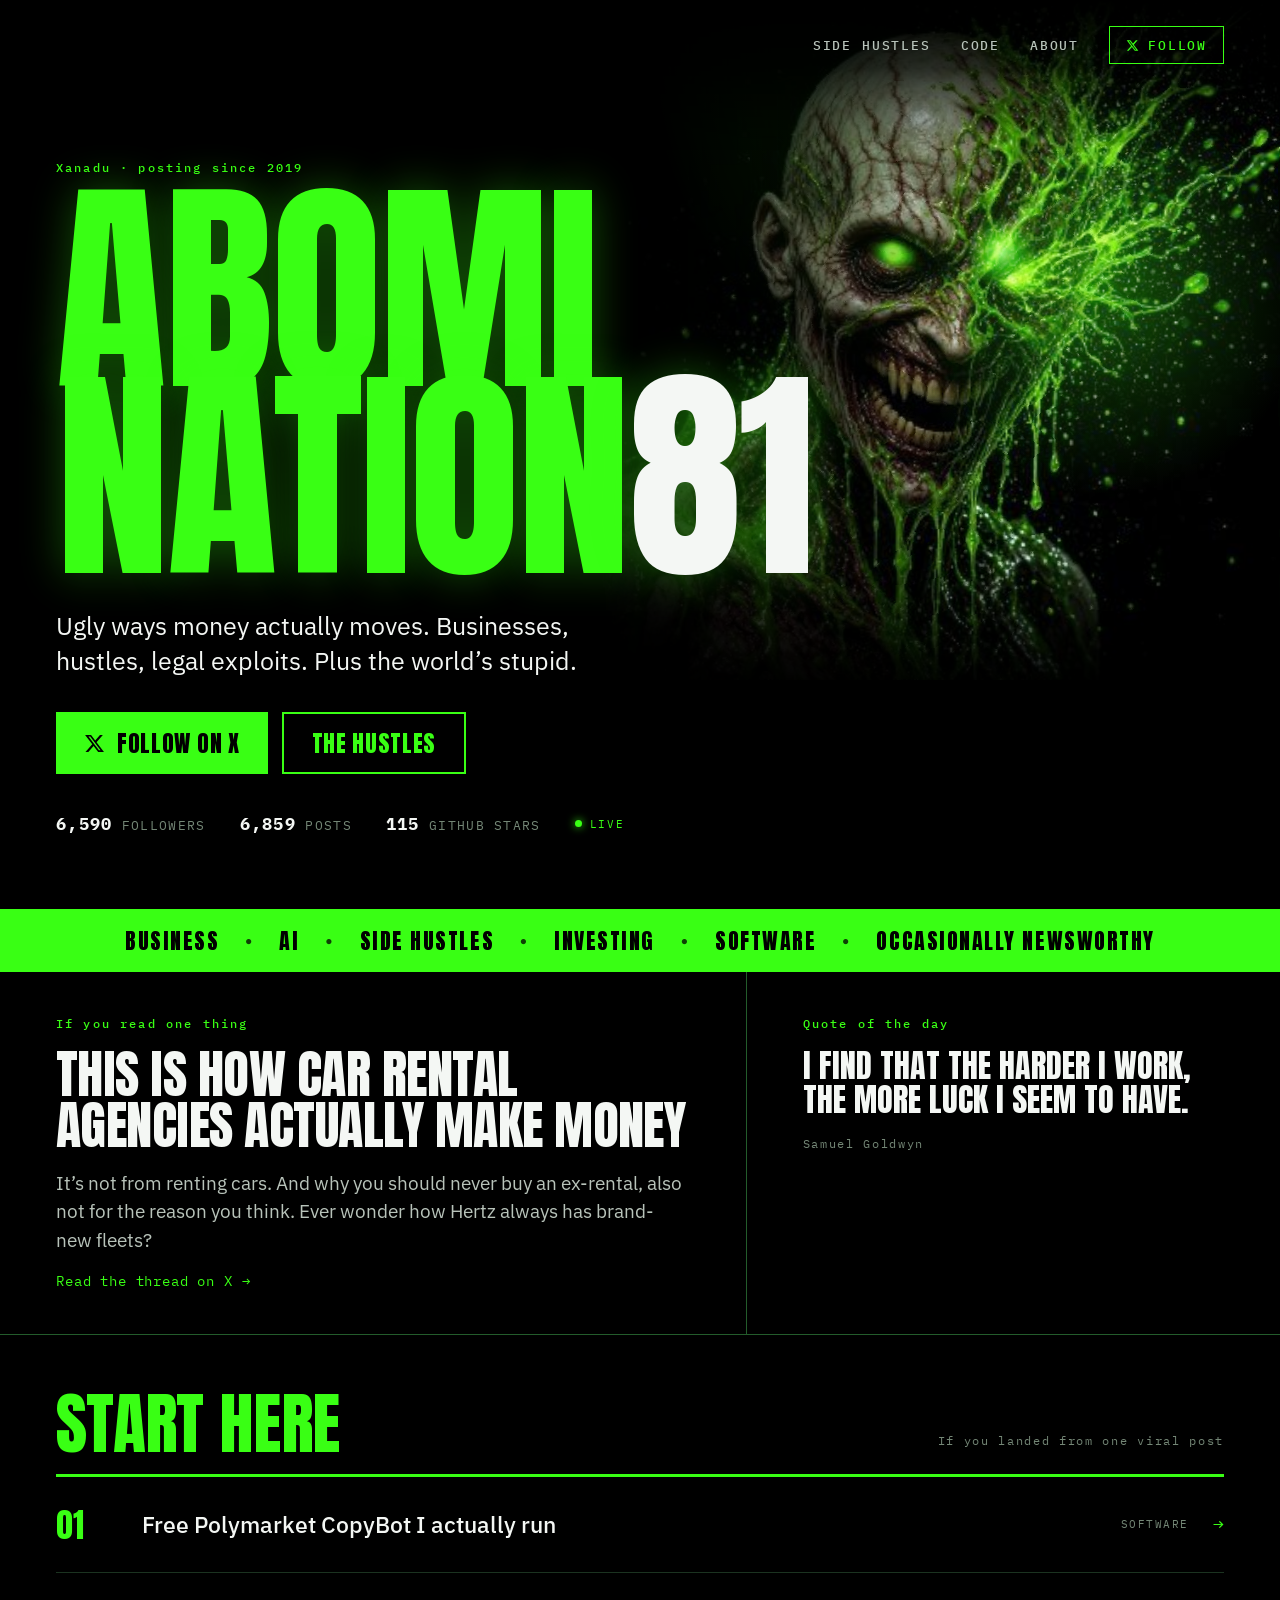
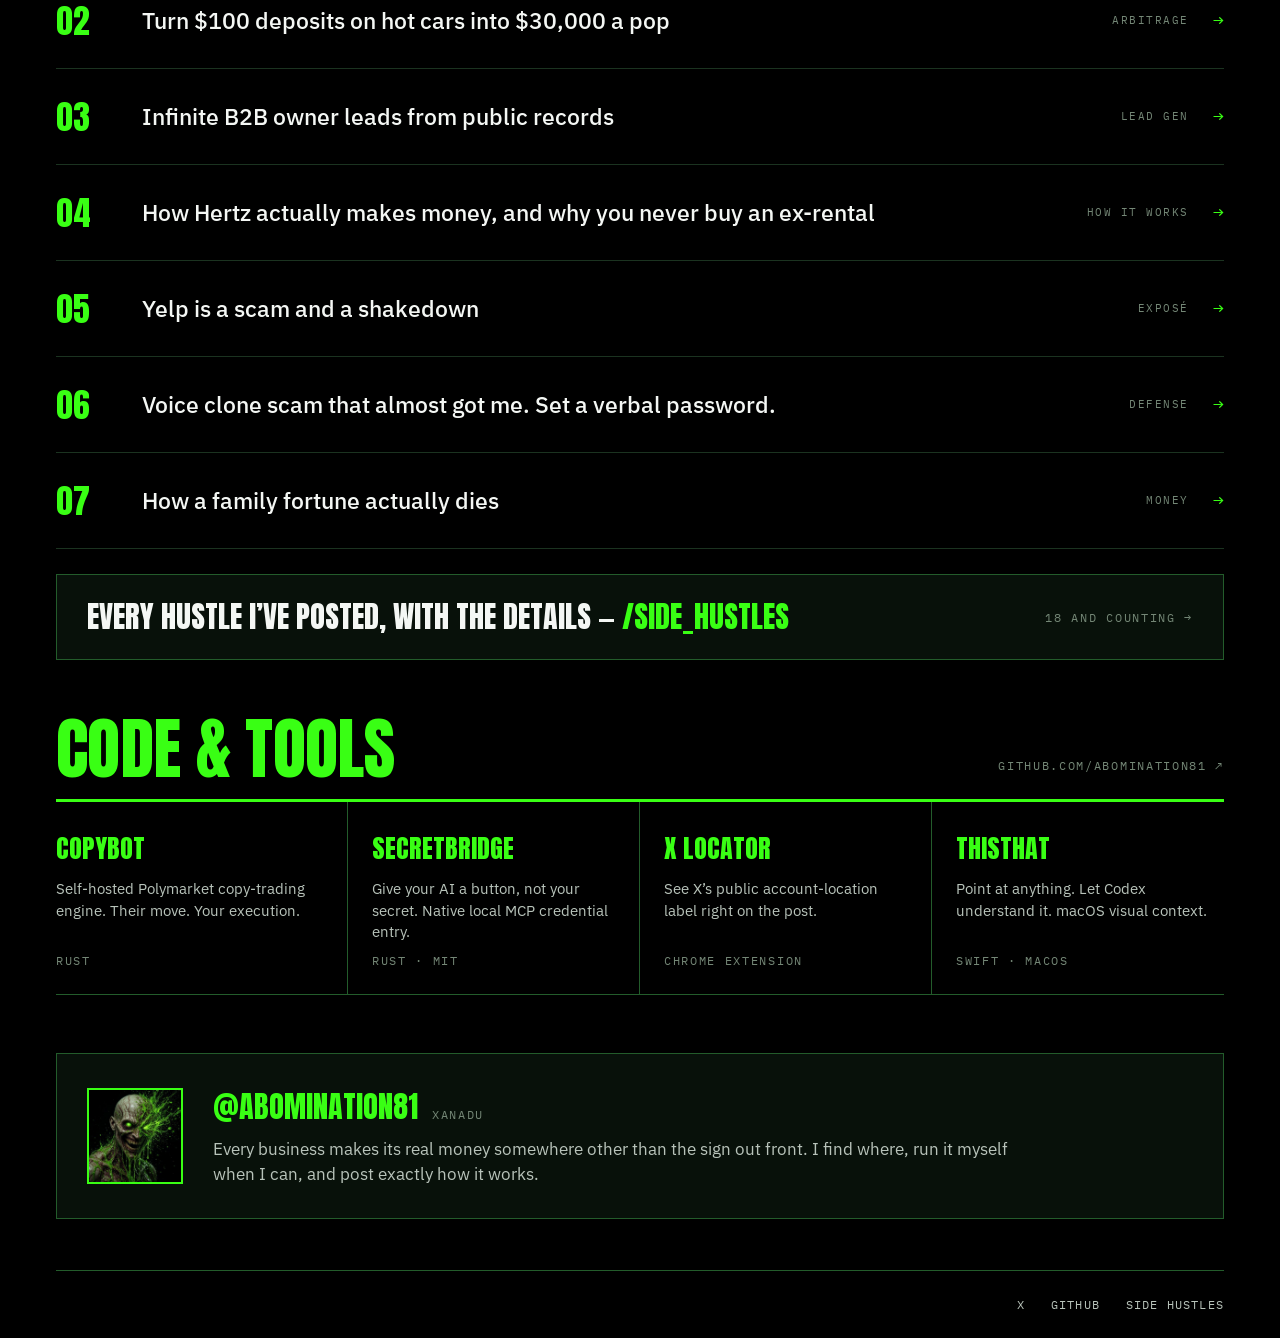
==== commit 706a6122: "Share card: the ghoul, close, with the wordmark Every link posted to X, iMessage, Slack or anywhere " ====
--- a/index.html
+++ b/index.html
@@ -11,13 +11,18 @@
 <meta property="og:url" content="https://abomination81.com/">
 <meta property="og:title" content="Abomination81">
 <meta property="og:description" content="Ugly ways money actually moves. Businesses, hustles, legal exploits. Plus the world's stupid.">
-<meta property="og:image" content="https://abomination81.com/assets/banner.jpg">
+<meta property="og:image" content="https://abomination81.com/assets/og/card-a078560e.jpg">
+<meta property="og:image:type" content="image/jpeg">
+<meta property="og:image:width" content="1200">
+<meta property="og:image:height" content="630">
+<meta property="og:image:alt" content="Abomination81. A pale ghoul with a glowing green eye and a wide grin, green slime spraying from its face.">
 <meta name="twitter:card" content="summary_large_image">
 <meta name="twitter:site" content="@Abomination81">
 <meta name="twitter:creator" content="@Abomination81">
 <meta name="twitter:title" content="Abomination81">
 <meta name="twitter:description" content="Ugly ways money actually moves. Businesses, hustles, legal exploits. Plus the world's stupid.">
-<meta name="twitter:image" content="https://abomination81.com/assets/banner.jpg">
+<meta name="twitter:image" content="https://abomination81.com/assets/og/card-x-afde0b2d.jpg">
+<meta name="twitter:image:alt" content="Abomination81. A pale ghoul with a glowing green eye and a wide grin, green slime spraying from its face.">
 <meta name="theme-color" content="#000000">
 
 <link rel="icon" href="data:image/svg+xml,%3Csvg xmlns='http://www.w3.org/2000/svg' viewBox='0 0 64 64'%3E%3Crect width='64' height='64' fill='%23000'/%3E%3Ctext x='32' y='47' font-family='Impact,sans-serif' font-size='42' fill='%2339ff14' text-anchor='middle'%3E81%3C/text%3E%3C/svg%3E">
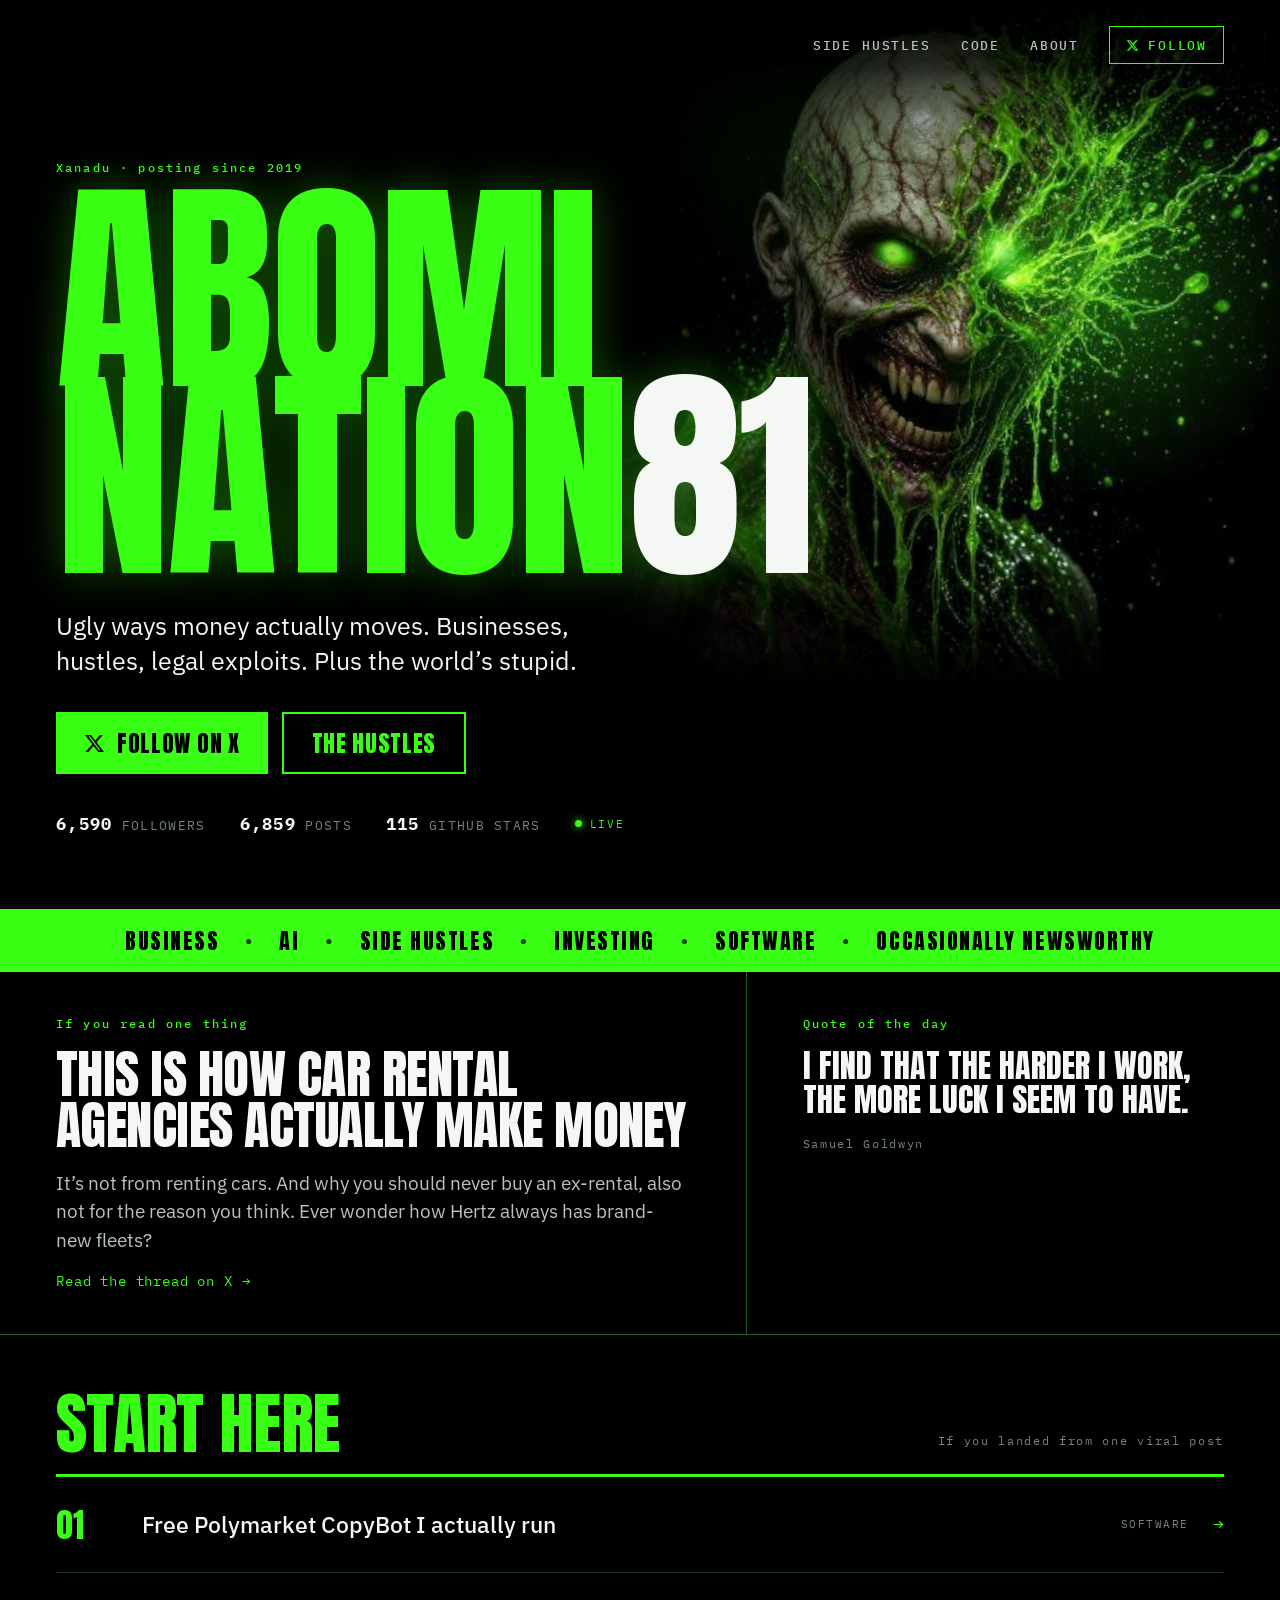
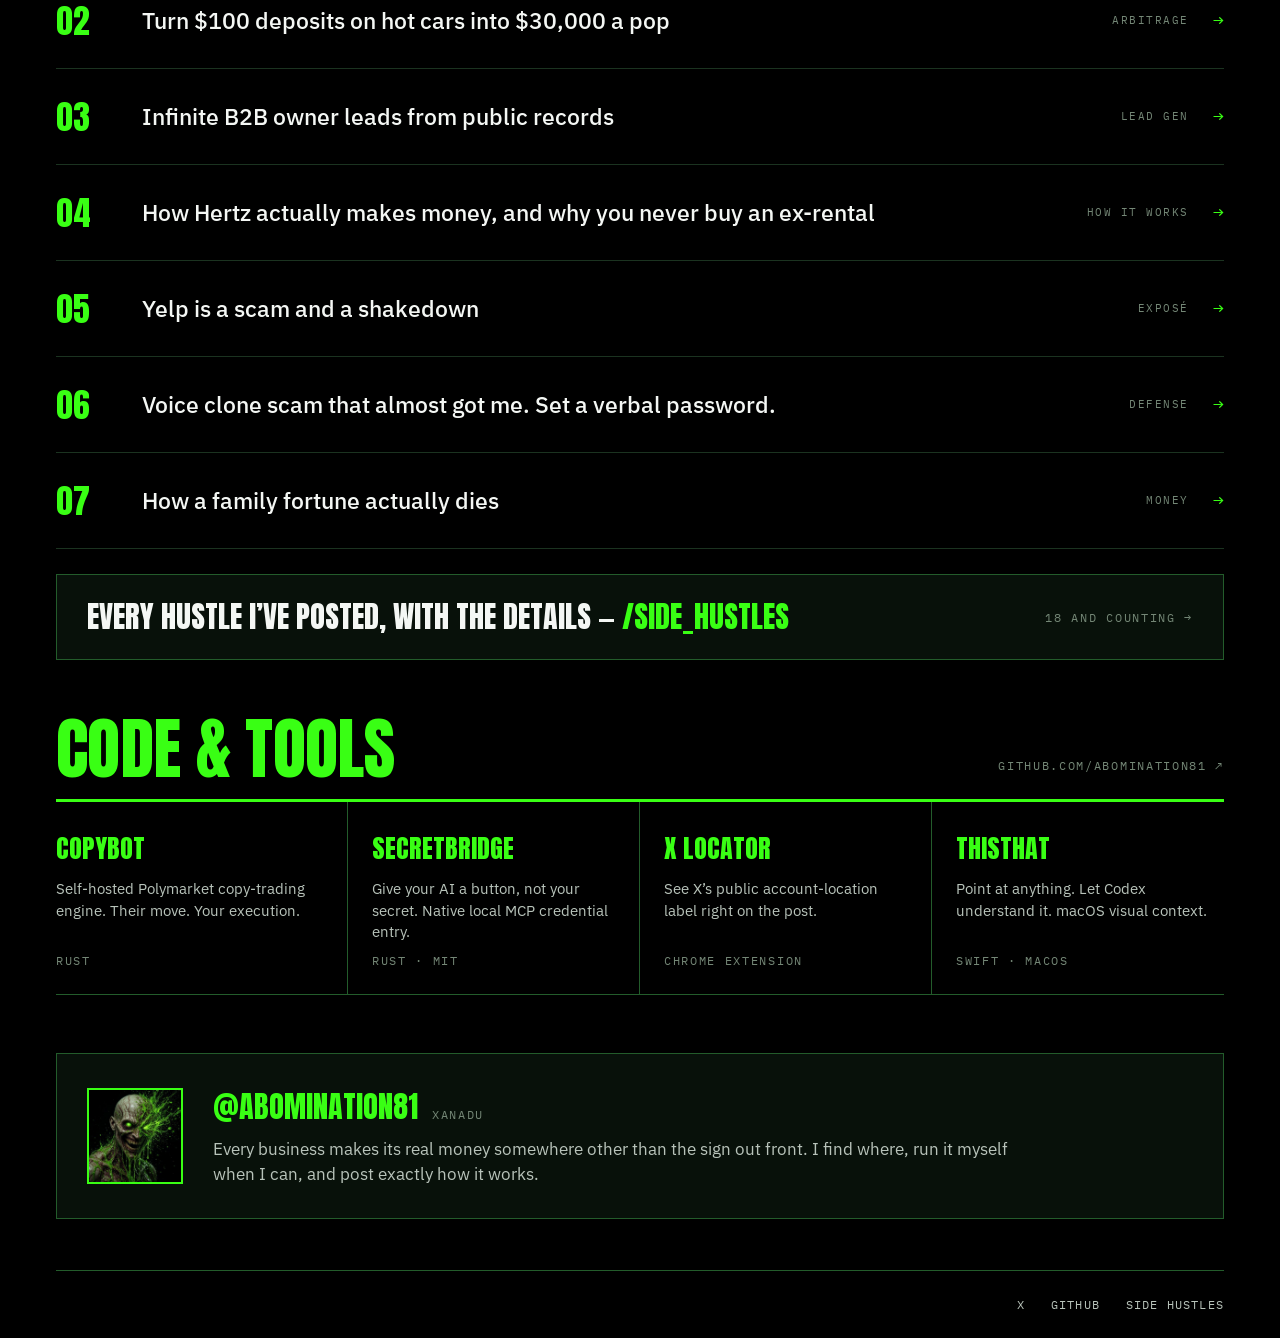
==== commit df373cae: "Real favicon set Replaces the inline "81" placeholder. At tab sizes the mark is the ghoul's eye, tig" ====
--- a/index.html
+++ b/index.html
@@ -25,8 +25,12 @@
 <meta name="twitter:image:alt" content="Abomination81. A pale ghoul with a glowing green eye and a wide grin, green slime spraying from its face.">
 <meta name="theme-color" content="#000000">
 
-<link rel="icon" href="data:image/svg+xml,%3Csvg xmlns='http://www.w3.org/2000/svg' viewBox='0 0 64 64'%3E%3Crect width='64' height='64' fill='%23000'/%3E%3Ctext x='32' y='47' font-family='Impact,sans-serif' font-size='42' fill='%2339ff14' text-anchor='middle'%3E81%3C/text%3E%3C/svg%3E">
-<link rel="apple-touch-icon" href="/assets/avatar.jpg">
+<link rel="icon" href="/favicon.ico" sizes="48x48">
+<link rel="icon" type="image/png" sizes="16x16" href="/assets/icons/favicon-16.png">
+<link rel="icon" type="image/png" sizes="32x32" href="/assets/icons/favicon-32.png">
+<link rel="icon" type="image/png" sizes="48x48" href="/assets/icons/favicon-48.png">
+<link rel="apple-touch-icon" sizes="180x180" href="/assets/icons/apple-touch-icon.png">
+<link rel="manifest" href="/site.webmanifest">
 
 <link rel="preload" href="/assets/fonts/anton-latin.woff2" as="font" type="font/woff2" crossorigin>
 <link rel="preconnect" href="https://fonts.googleapis.com">
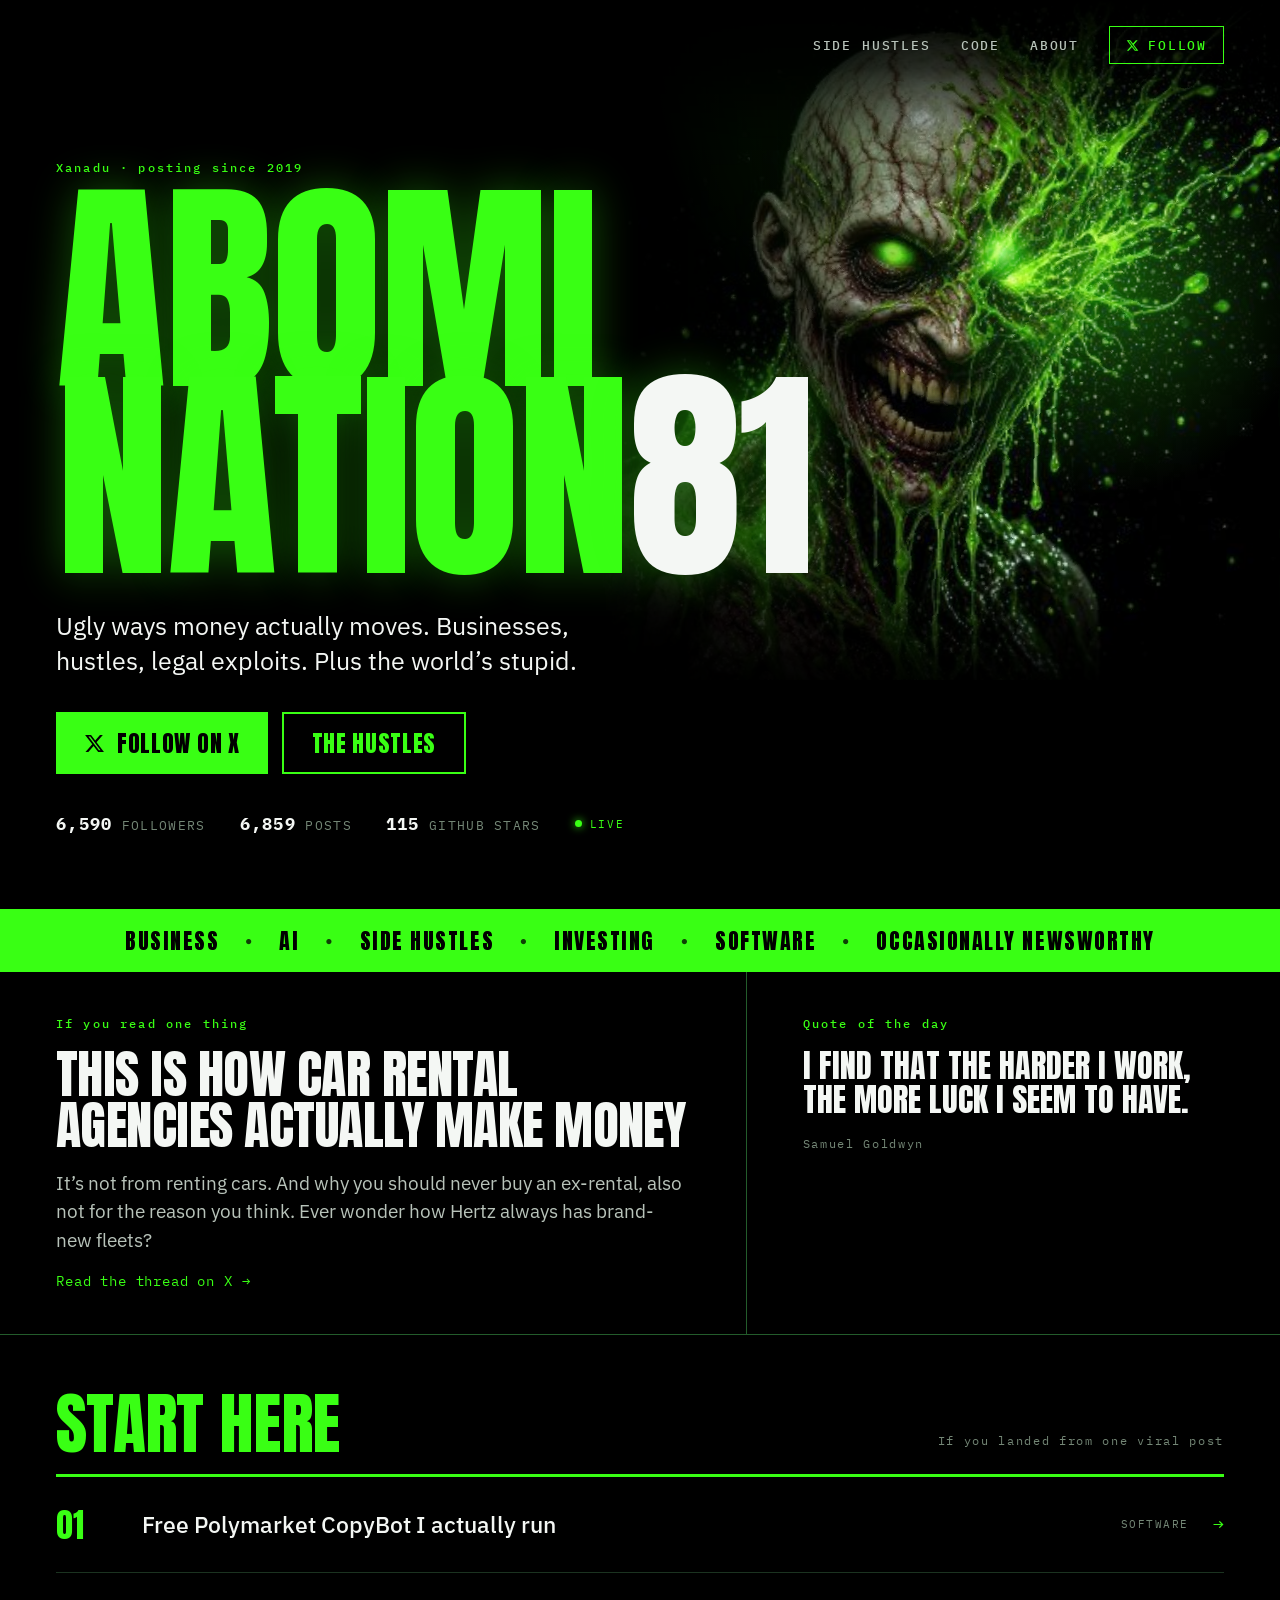
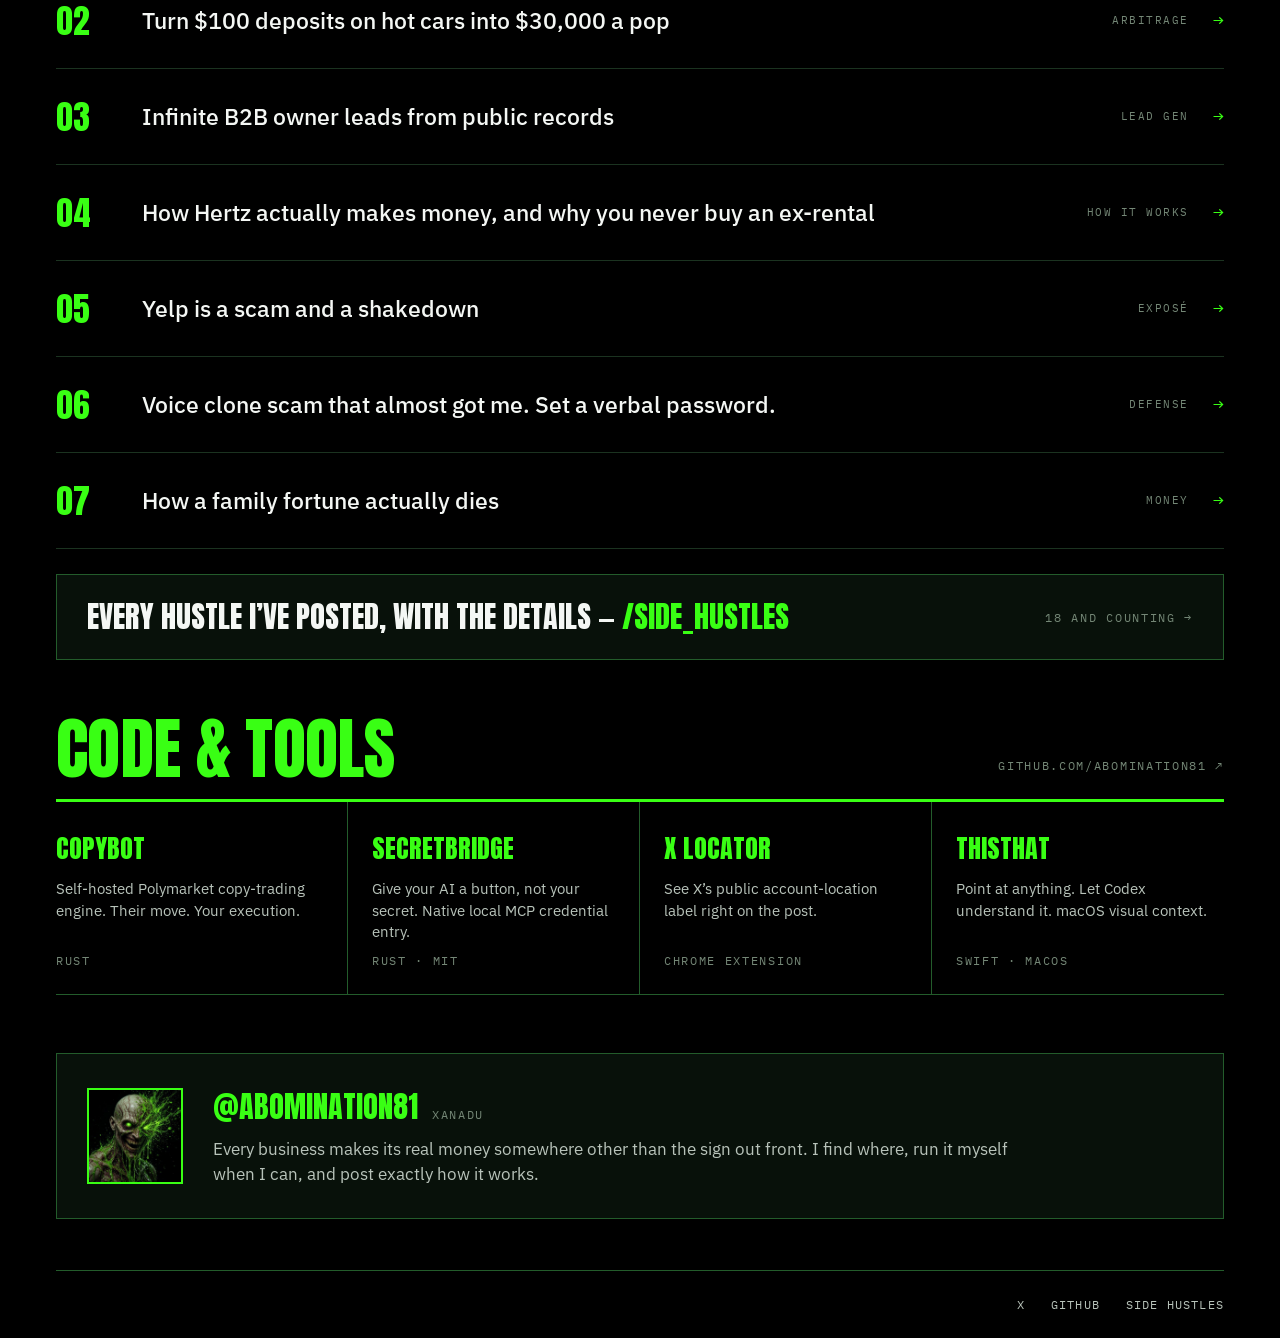
==== commit a77344fa: "Remove the A/B page and the hero URL switches The comparison served its purpose. /ab/ is gone, along" ====
--- a/index.html
+++ b/index.html
@@ -37,9 +37,9 @@
 <link rel="preconnect" href="https://fonts.gstatic.com" crossorigin>
 <link rel="stylesheet" href="https://fonts.googleapis.com/css2?family=IBM+Plex+Sans:wght@400;500;600;700&family=IBM+Plex+Mono:wght@400;500;700&display=swap">
 
-<link rel="stylesheet" href="/assets/site.css?v=aab3de3f">
+<link rel="stylesheet" href="/assets/site.css?v=dd28b542">
 <script src="/assets/follow.js?v=f19deb1e" defer></script>
-<script src="/assets/hero.js?v=22ef1673" defer></script>
+<script src="/assets/hero.js?v=00e0f3c5" defer></script>
 </head>
 <body>
 <div class="page" id="top">
--- a/assets/site.css
+++ b/assets/site.css
@@ -325,32 +325,13 @@
   .ghoul-img.mouth,.ghoul-drops{display:none}
 }
 
-/* ================= hero video variant (?hero=) ================= */
+/* ================= hero video ================= */
 .ghoul-video{position:absolute;inset:0;width:100%;height:100%;object-fit:cover;display:block;background:#000}
 /* The clip has its own droplets and slime motion. Running the CSS particle
    layer on top of it stacks two motion systems and reads as busy. */
 .ghoul.has-video .ghoul-breath,
 .ghoul.has-video .ghoul-drops{display:none}
-.hero-switch{position:fixed;left:14px;bottom:14px;z-index:50;display:flex;align-items:center;gap:12px;
-  padding:10px 14px;background:#000;border:1px solid var(--green);font-size:11px;letter-spacing:.14em;
-  text-transform:uppercase;color:var(--muted-2)}
-.hero-switch a{color:var(--muted)}
-.hero-switch a.on{color:var(--green);text-decoration:underline;text-underline-offset:4px}
-.hero-switch a:hover{color:var(--green)}
-
-/* ================= /ab comparison ================= */
-.abgrid{display:grid;grid-template-columns:repeat(2,minmax(0,1fr));gap:clamp(16px,2.4vw,28px);margin-top:clamp(24px,3.4vw,40px)}
-.abcard{display:flex;flex-direction:column;gap:12px;padding:clamp(14px,1.8vw,20px);background:var(--surface);border:1px solid var(--line);color:var(--text)}
-.abcard .frame{position:relative;aspect-ratio:1;background:#000;overflow:hidden;border:1px solid var(--line-soft)}
-.abcard .frame video,.abcard .frame img{position:absolute;inset:0;width:100%;height:100%;object-fit:cover;display:block}
-.abcard .frame .tag{position:absolute;left:10px;top:10px;padding:4px 8px;background:#000;border:1px solid var(--green);
-  font-family:"IBM Plex Mono",monospace;font-size:10px;letter-spacing:.14em;color:var(--green)}
-.abcard h2{margin:0;font-size:clamp(22px,2.6vw,30px);line-height:1;color:var(--green)}
-.abcard .facts{margin:0;font-size:14px;line-height:1.5;color:var(--muted)}
-.abcard .go{display:inline-flex;align-items:center;justify-content:center;height:44px;padding:0 18px;
-  border:1px solid var(--green);color:var(--green);font-family:"IBM Plex Mono",monospace;font-size:12px;letter-spacing:.12em;text-transform:uppercase}
-.abcard .go:hover{background:var(--green);color:#000}
-@media (max-width:700px){.abgrid{grid-template-columns:1fr}}
+
 
 /* ================= compact hero =================
    Same composition as desktop: the wordmark lies across the portrait. On a
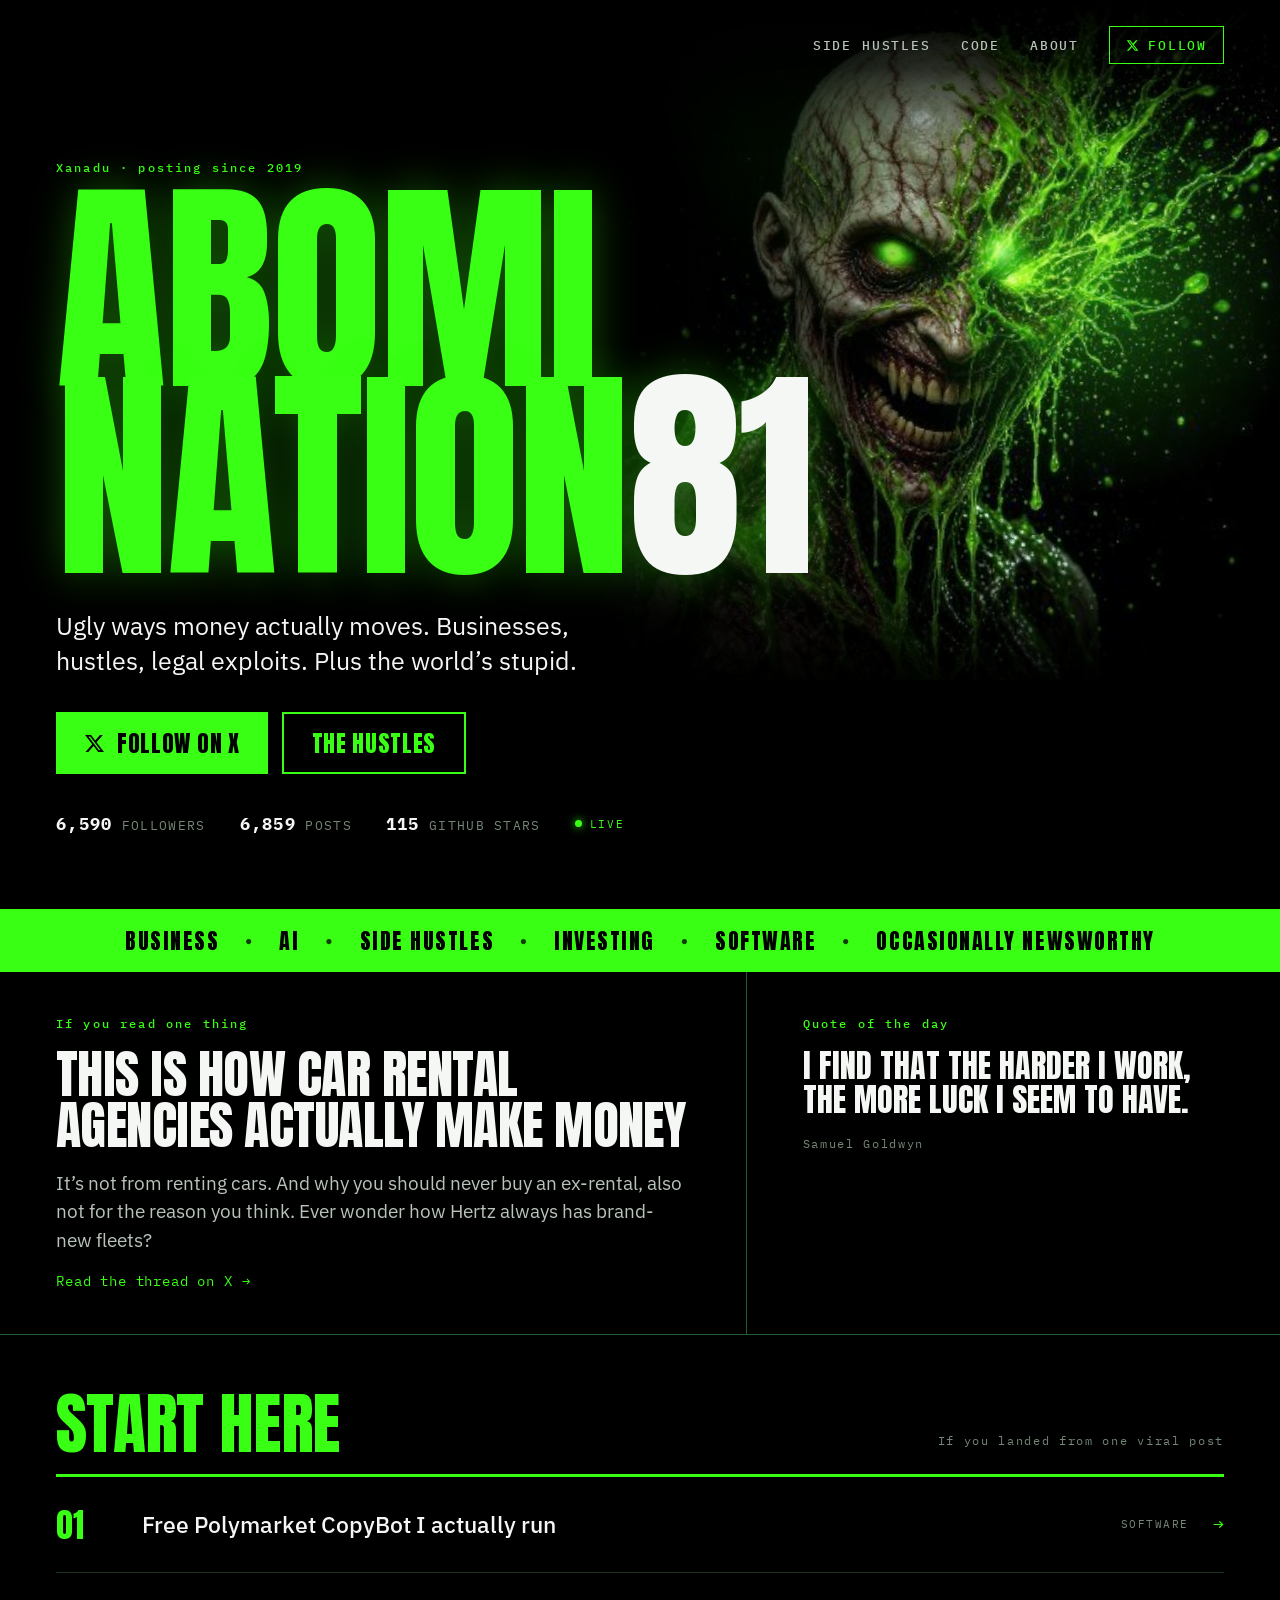
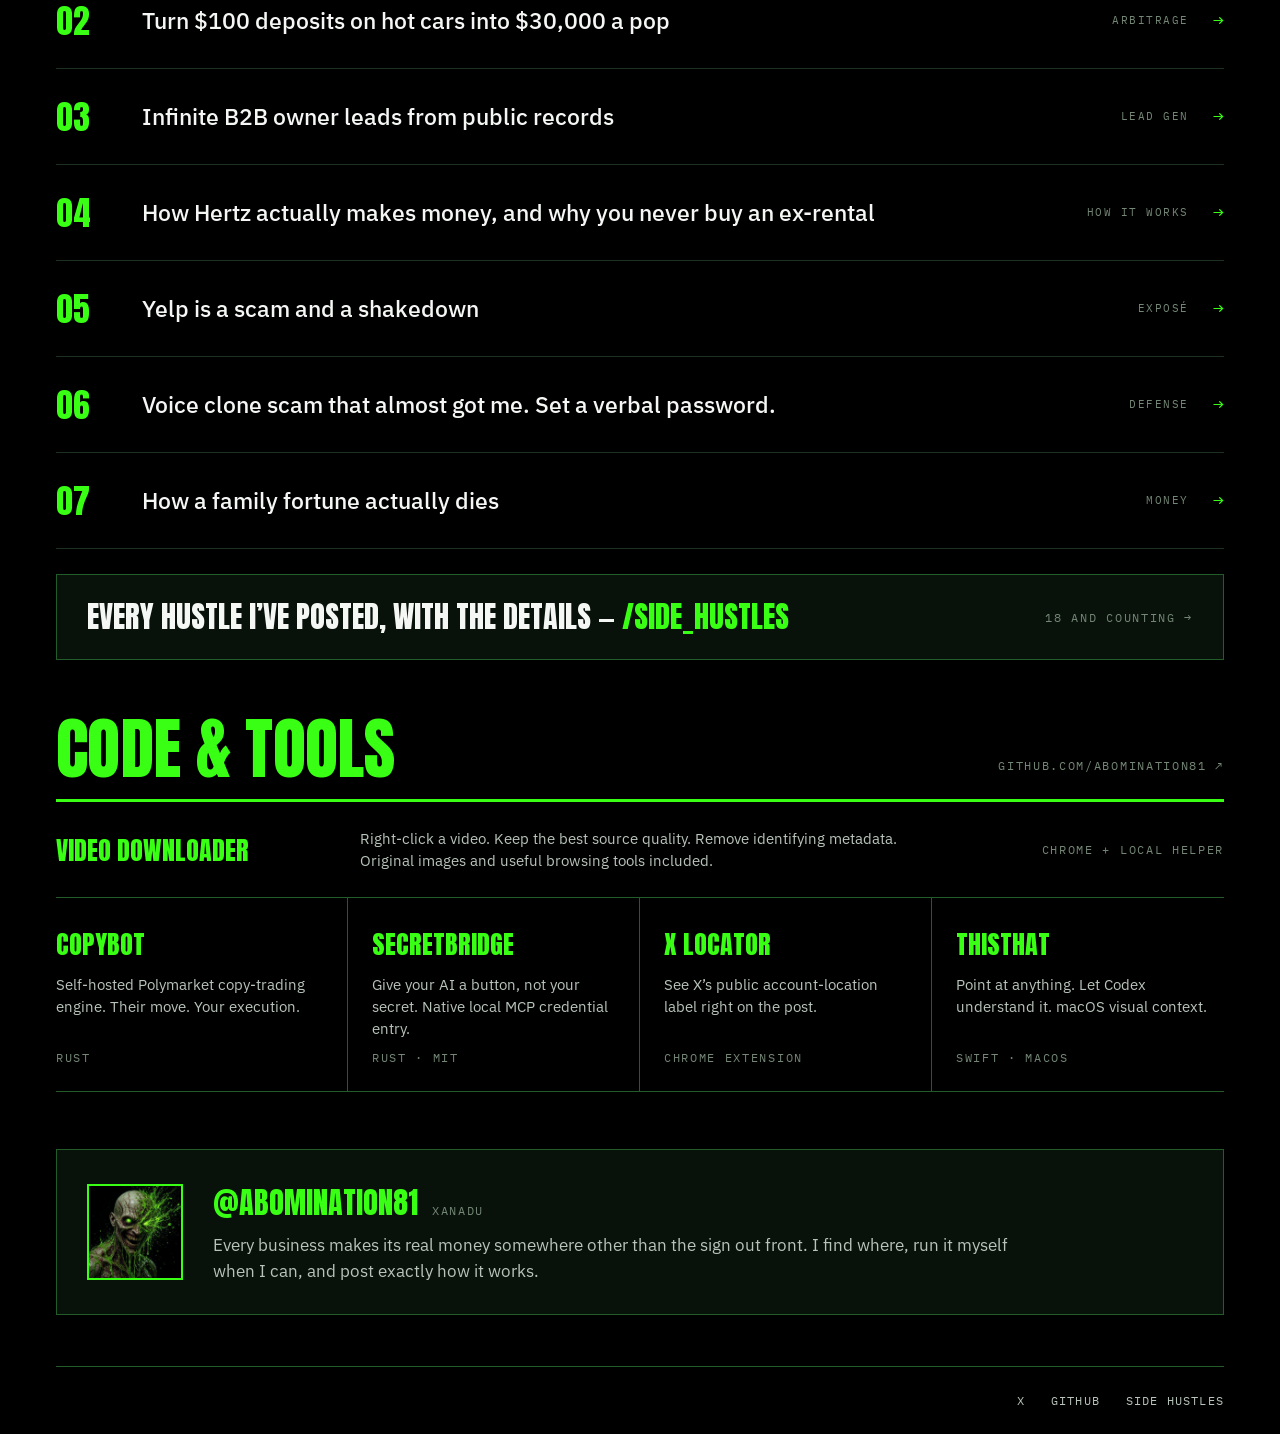
==== commit 8a64fc81: "Add Video Downloader to Code and tools" ====
--- a/index.html
+++ b/index.html
@@ -37,7 +37,7 @@
 <link rel="preconnect" href="https://fonts.gstatic.com" crossorigin>
 <link rel="stylesheet" href="https://fonts.googleapis.com/css2?family=IBM+Plex+Sans:wght@400;500;600;700&family=IBM+Plex+Mono:wght@400;500;700&display=swap">
 
-<link rel="stylesheet" href="/assets/site.css?v=dd28b542">
+<link rel="stylesheet" href="/assets/site.css?v=a627f7b0">
 <script src="/assets/follow.js?v=f19deb1e" defer></script>
 <script src="/assets/hero.js?v=00e0f3c5" defer></script>
 </head>
@@ -161,6 +161,11 @@
         <h2 class="display">Code &amp; tools</h2>
         <a class="mono meta" href="https://github.com/Abomination81">GITHUB.COM/ABOMINATION81 &#8599;</a>
       </div>
+      <a class="repo repo-featured" href="/video-downloader/">
+        <span class="nm">Video Downloader</span>
+        <span class="ds">Right-click a video. Keep the best source quality. Remove identifying metadata. Original images and useful browsing tools included.</span>
+        <span class="mono meta">CHROME + LOCAL HELPER</span>
+      </a>
       <div class="repos">
         <a class="repo" href="https://github.com/Abomination81/copybot">
           <span class="nm">Copybot</span>
--- a/assets/site.css
+++ b/assets/site.css
@@ -358,3 +358,8 @@
 footer.foot-bare{justify-content:flex-end}
 .about .who .nm{color:var(--green)}
 .about .who .nm:hover{color:var(--green-soft)}
+
+/* Featured software uses a full row so the four existing projects keep their grid. */
+.repo-featured{display:grid;grid-template-columns:minmax(0,1fr) minmax(0,2fr) minmax(0,1fr);align-items:center;gap:24px;padding-inline:0;border-right:0;border-bottom:1px solid var(--line)}
+.repo-featured .meta{text-align:right}
+@media(max-width:760px){.repo-featured{grid-template-columns:minmax(0,1fr);gap:10px}.repo-featured .meta{text-align:left}}
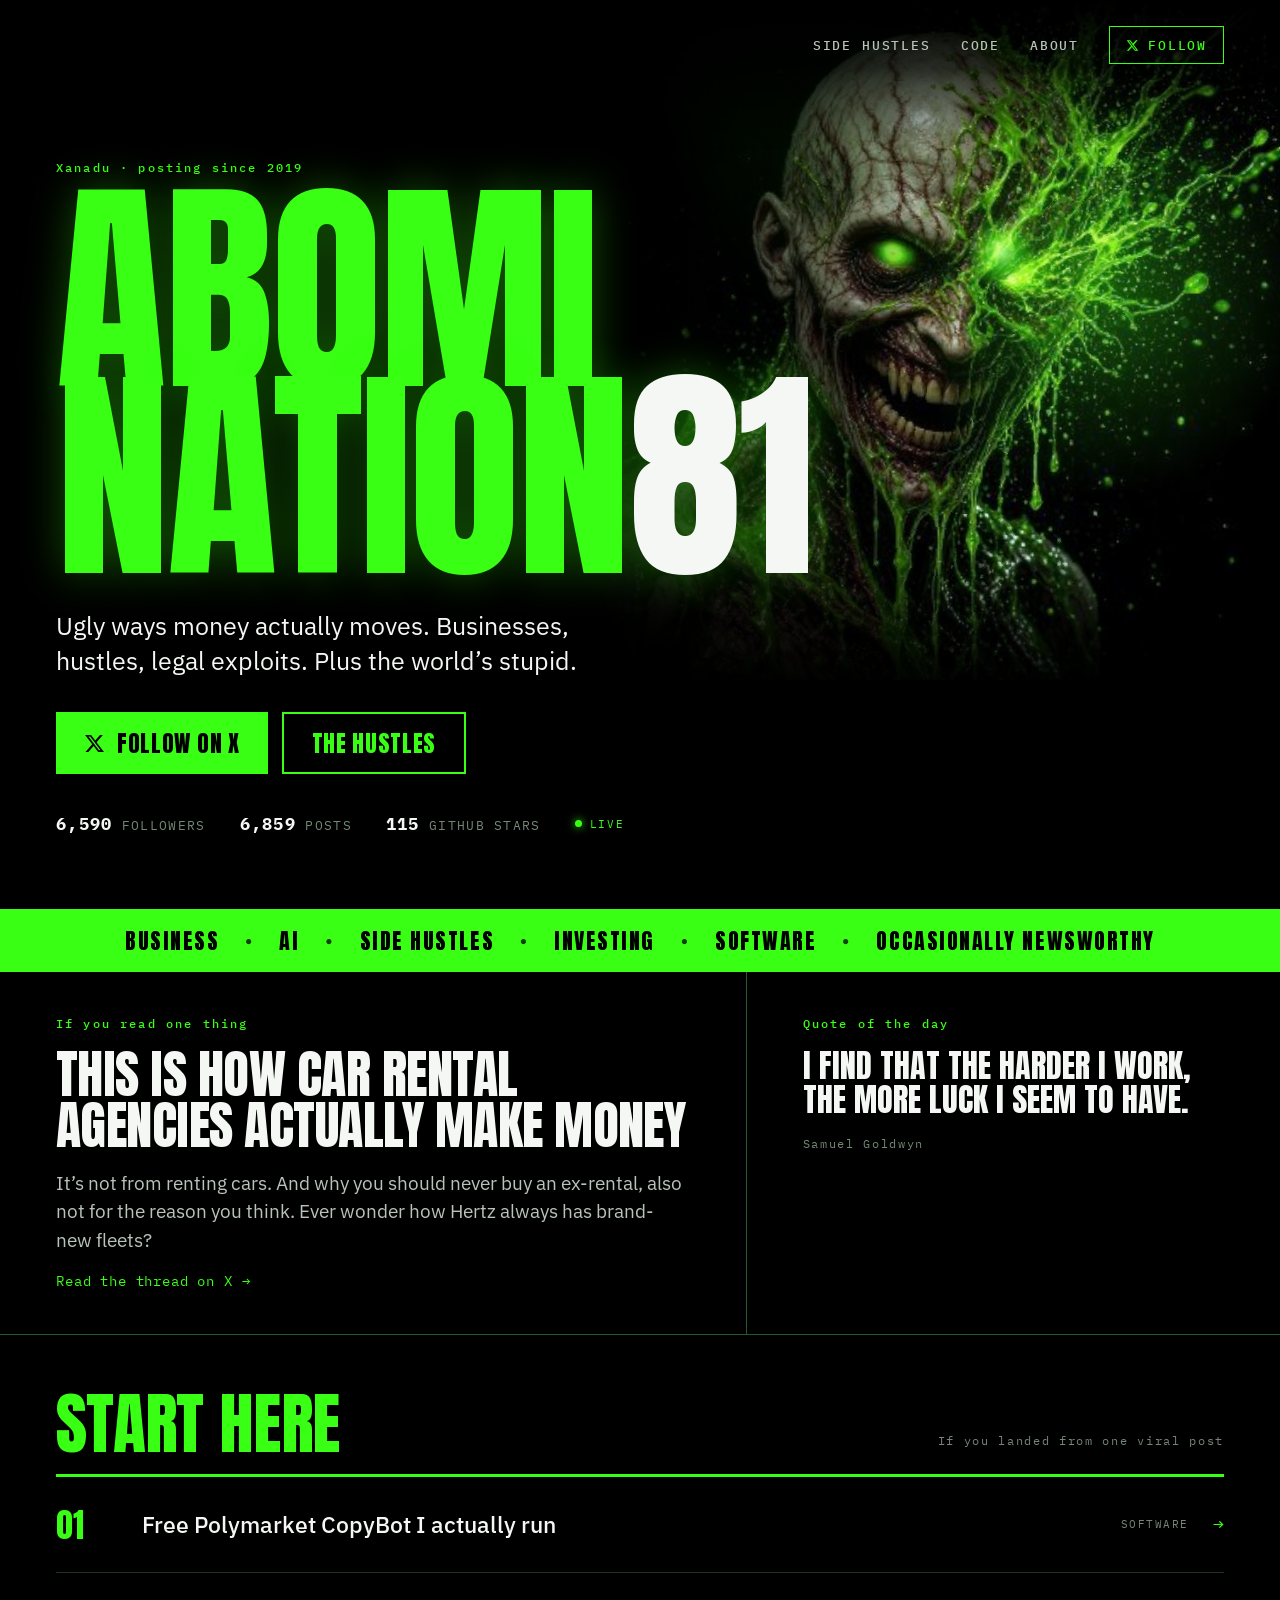
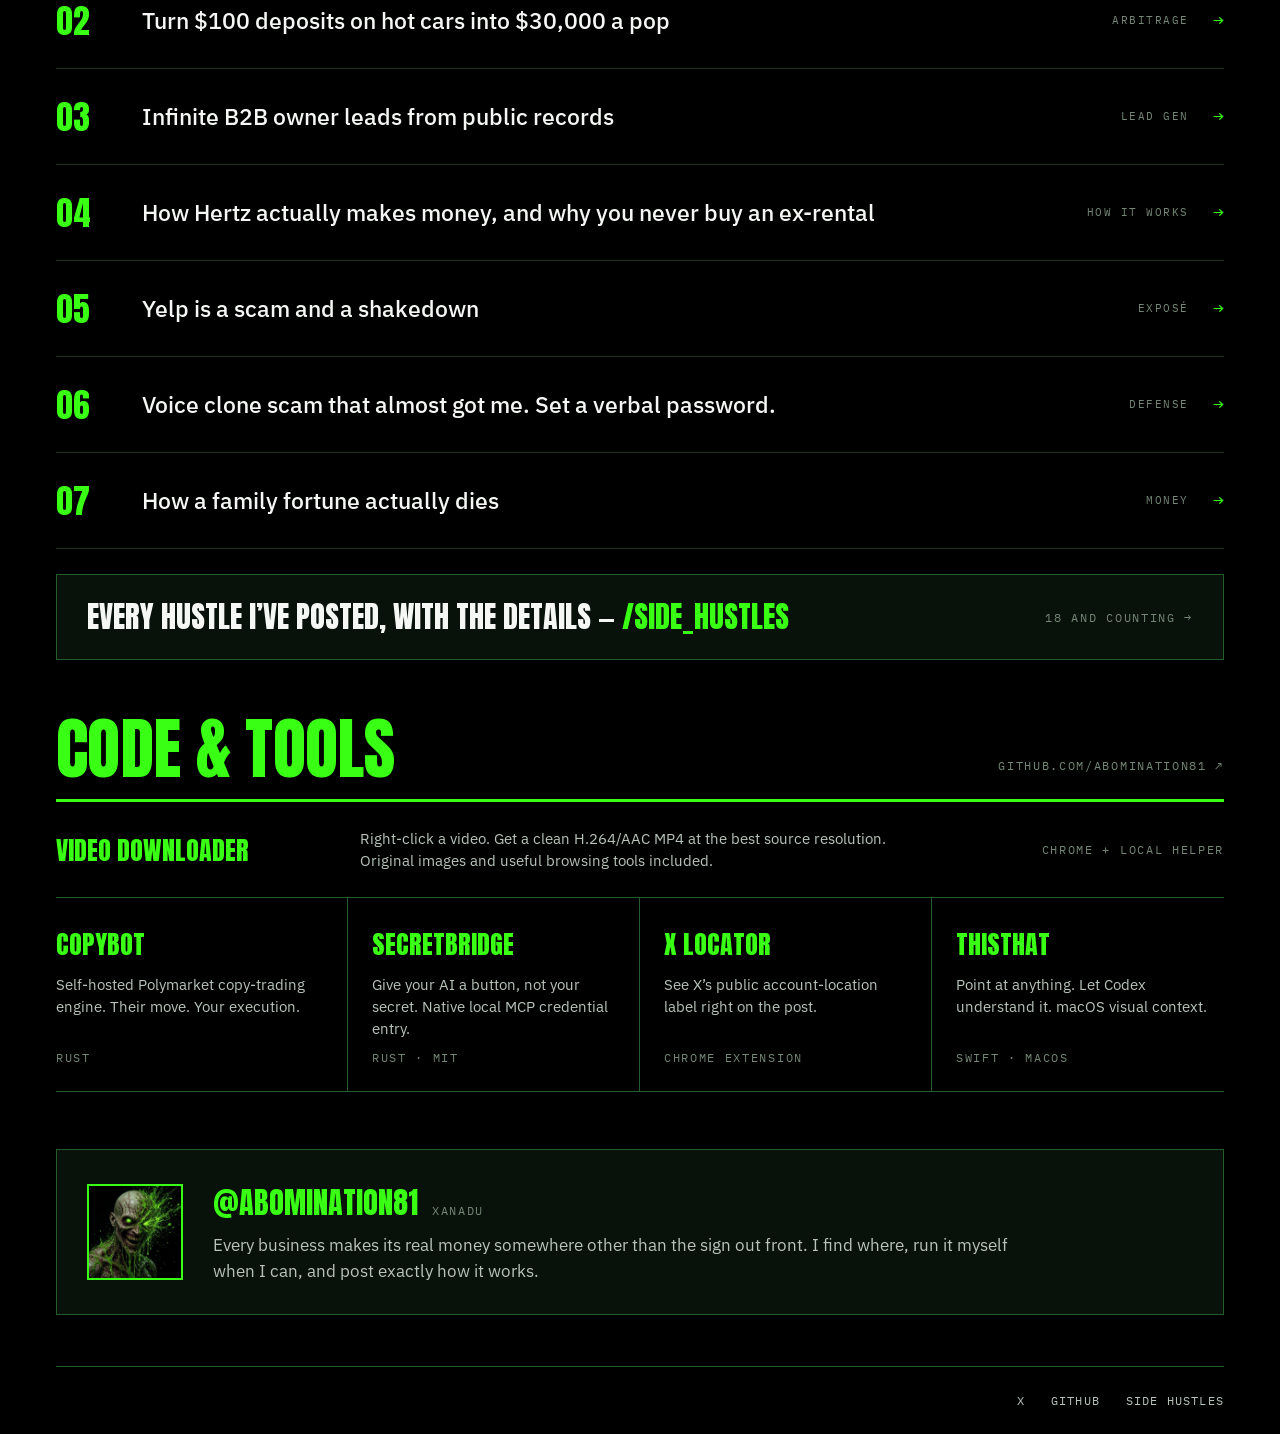
==== commit ffc300a6: "Describe compatible H264 and AAC video downloads" ====
--- a/index.html
+++ b/index.html
@@ -163,7 +163,7 @@
       </div>
       <a class="repo repo-featured" href="/video-downloader/">
         <span class="nm">Video Downloader</span>
-        <span class="ds">Right-click a video. Keep the best source quality. Remove identifying metadata. Original images and useful browsing tools included.</span>
+        <span class="ds">Right-click a video. Get a clean H.264/AAC MP4 at the best source resolution. Original images and useful browsing tools included.</span>
         <span class="mono meta">CHROME + LOCAL HELPER</span>
       </a>
       <div class="repos">
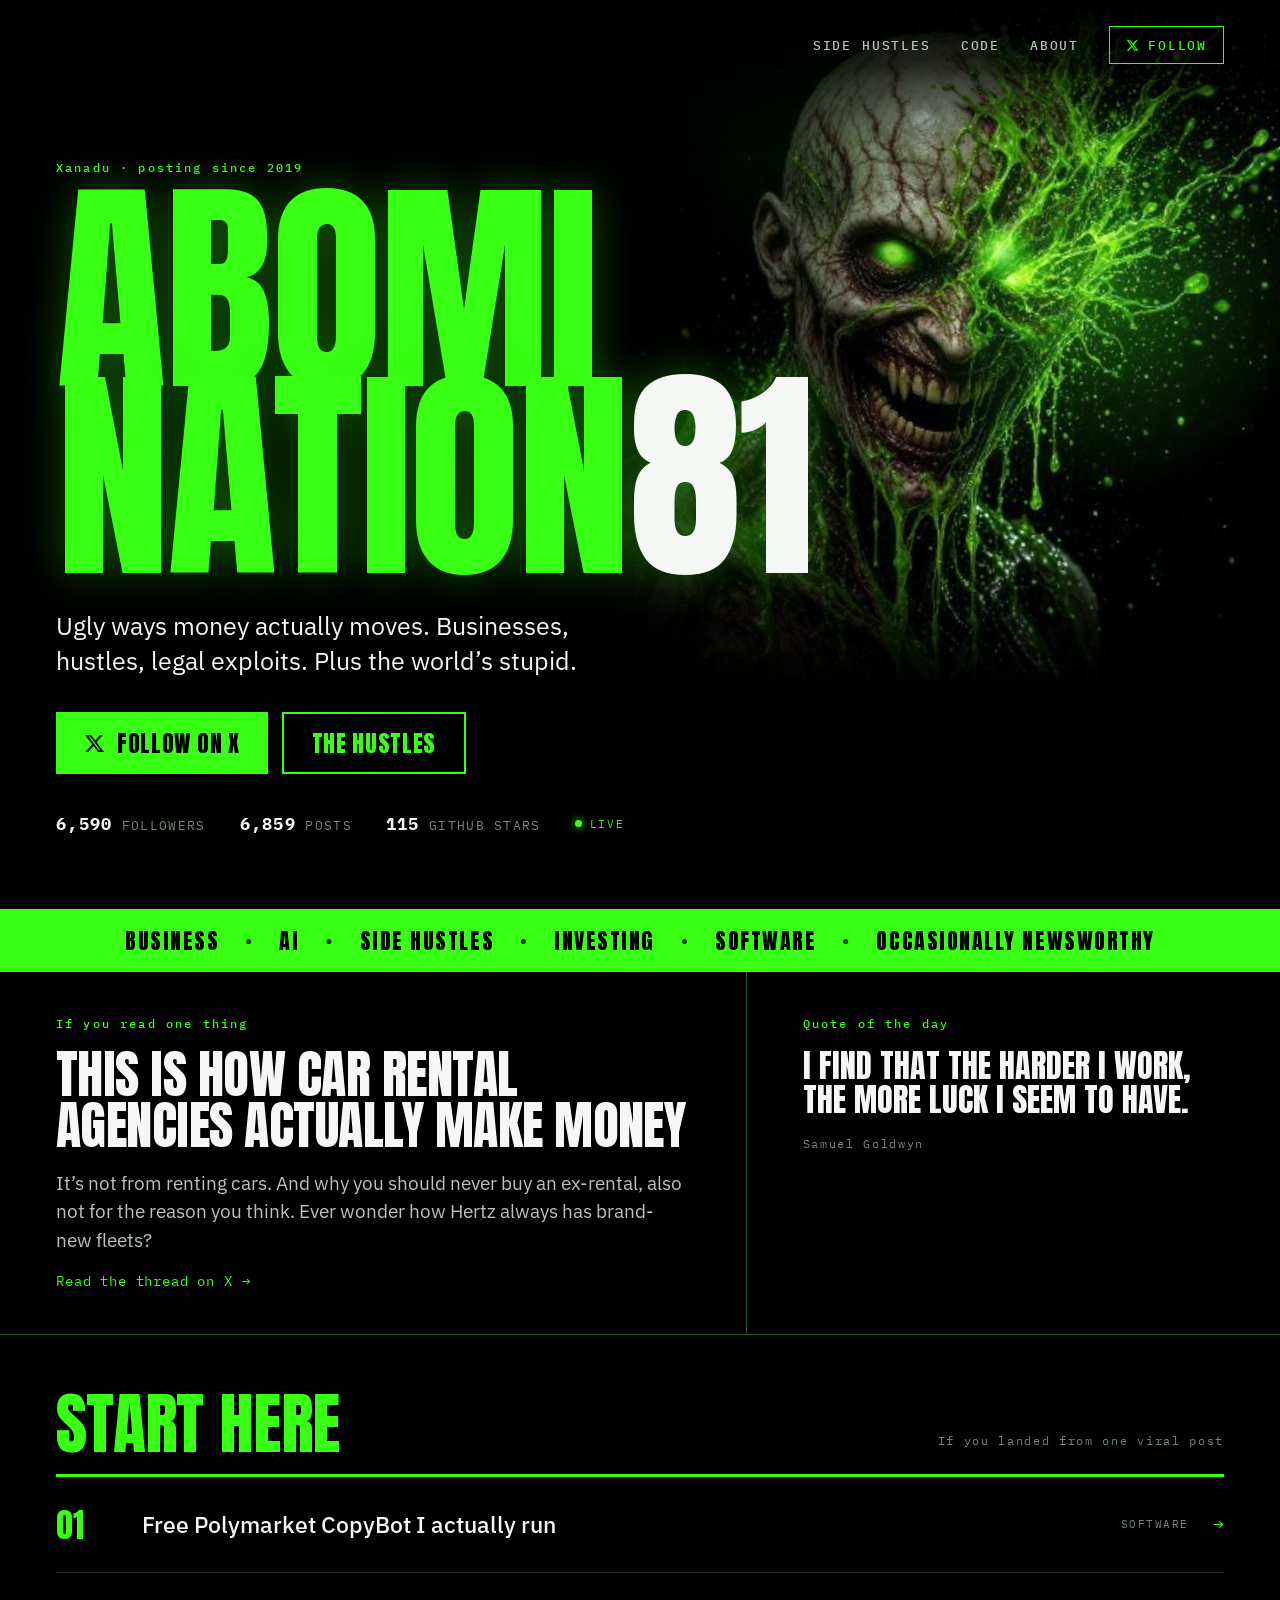
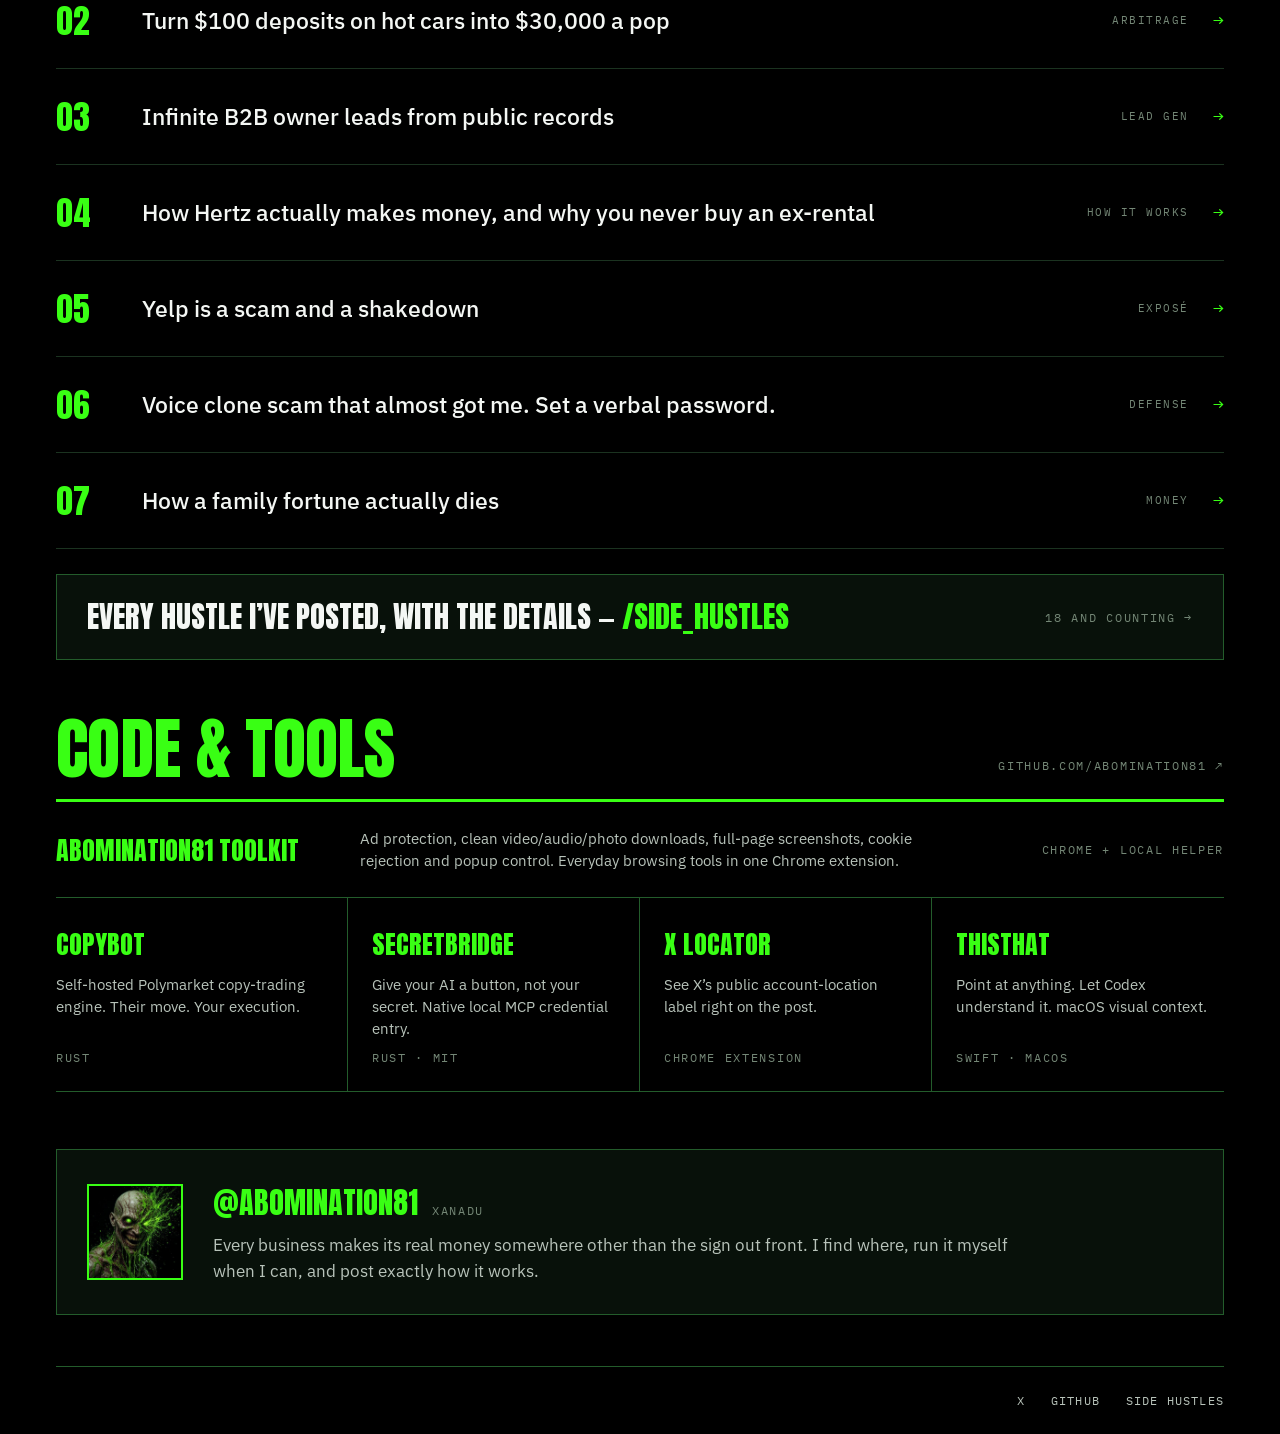
==== commit 89fb28d5: "Name the featured browser tools Abomination81 Toolkit" ====
--- a/index.html
+++ b/index.html
@@ -162,8 +162,8 @@
         <a class="mono meta" href="https://github.com/Abomination81">GITHUB.COM/ABOMINATION81 &#8599;</a>
       </div>
       <a class="repo repo-featured" href="/video-downloader/">
-        <span class="nm">Video Downloader</span>
-        <span class="ds">Right-click a video. Get a clean H.264/AAC MP4 at the best source resolution. Original images and useful browsing tools included.</span>
+        <span class="nm">Abomination81 Toolkit</span>
+        <span class="ds">Ad protection, clean video/audio/photo downloads, full-page screenshots, cookie rejection and popup control. Everyday browsing tools in one Chrome extension.</span>
         <span class="mono meta">CHROME + LOCAL HELPER</span>
       </a>
       <div class="repos">
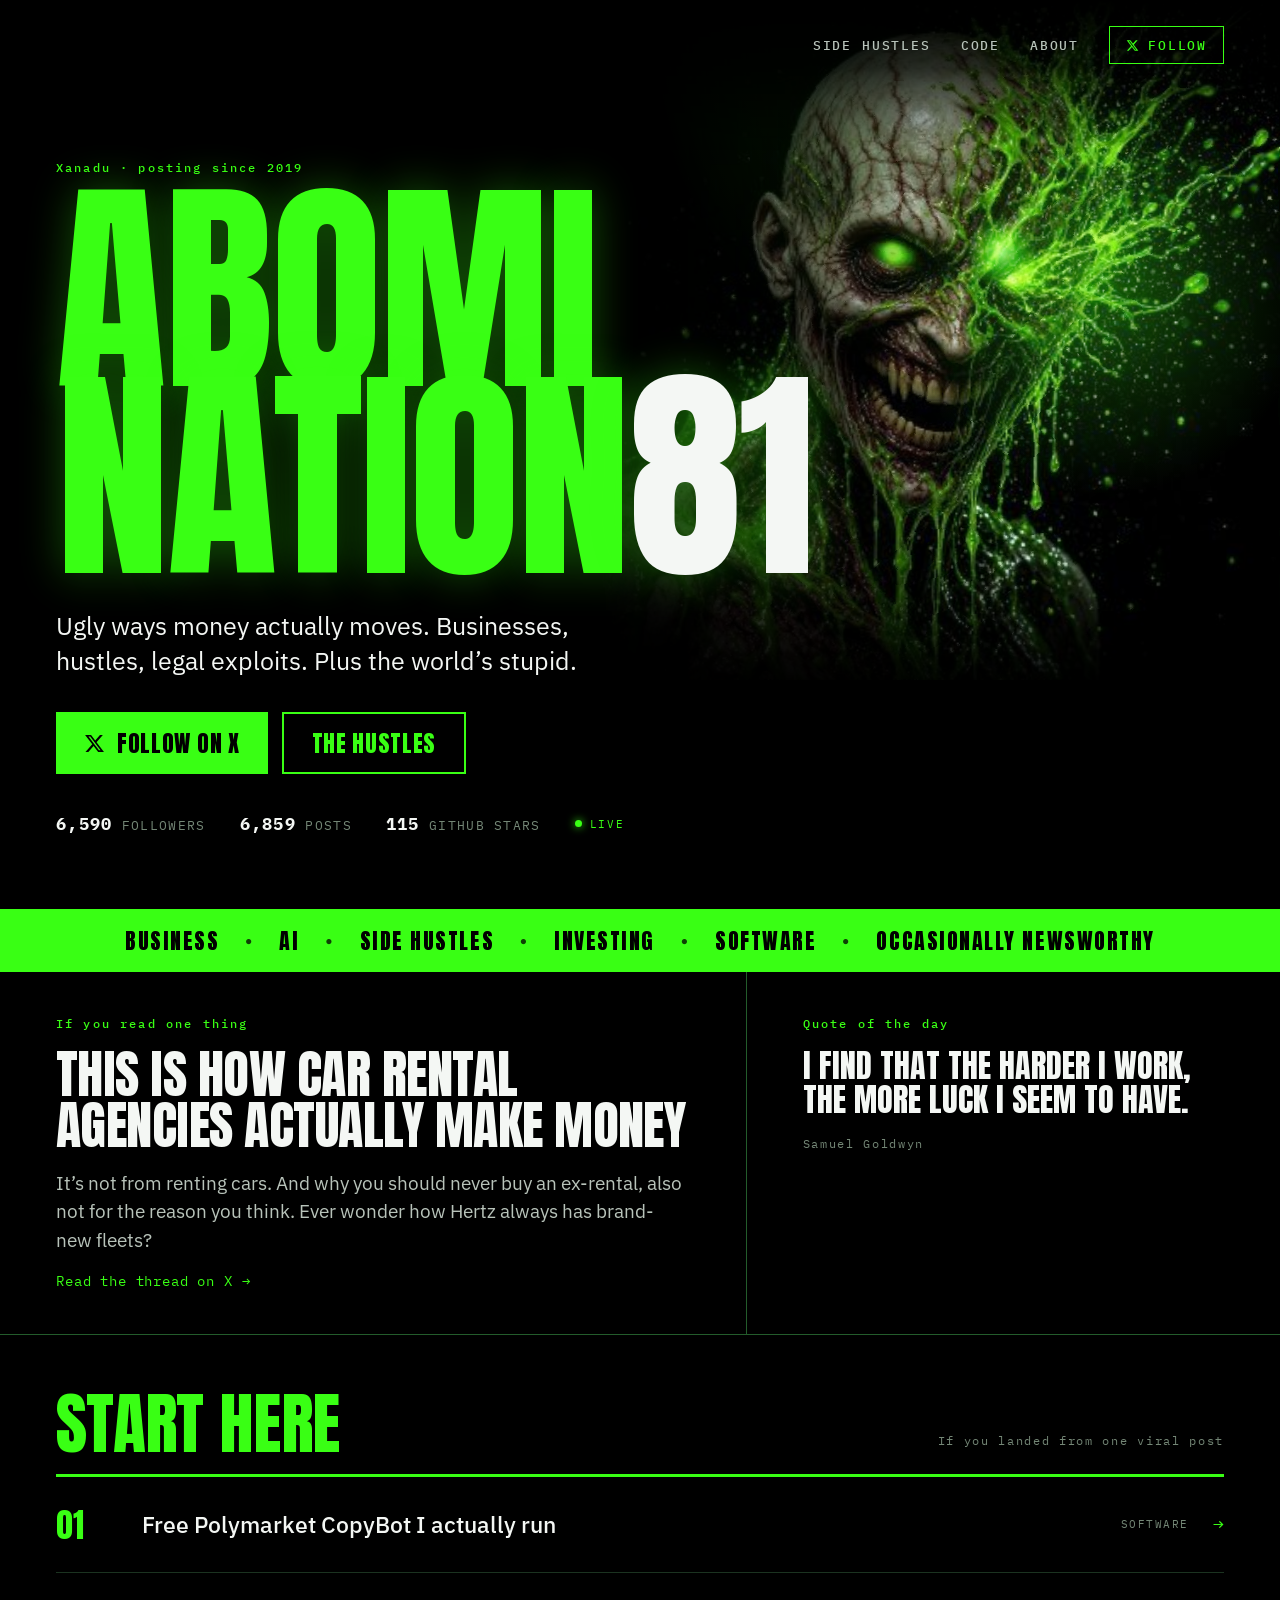
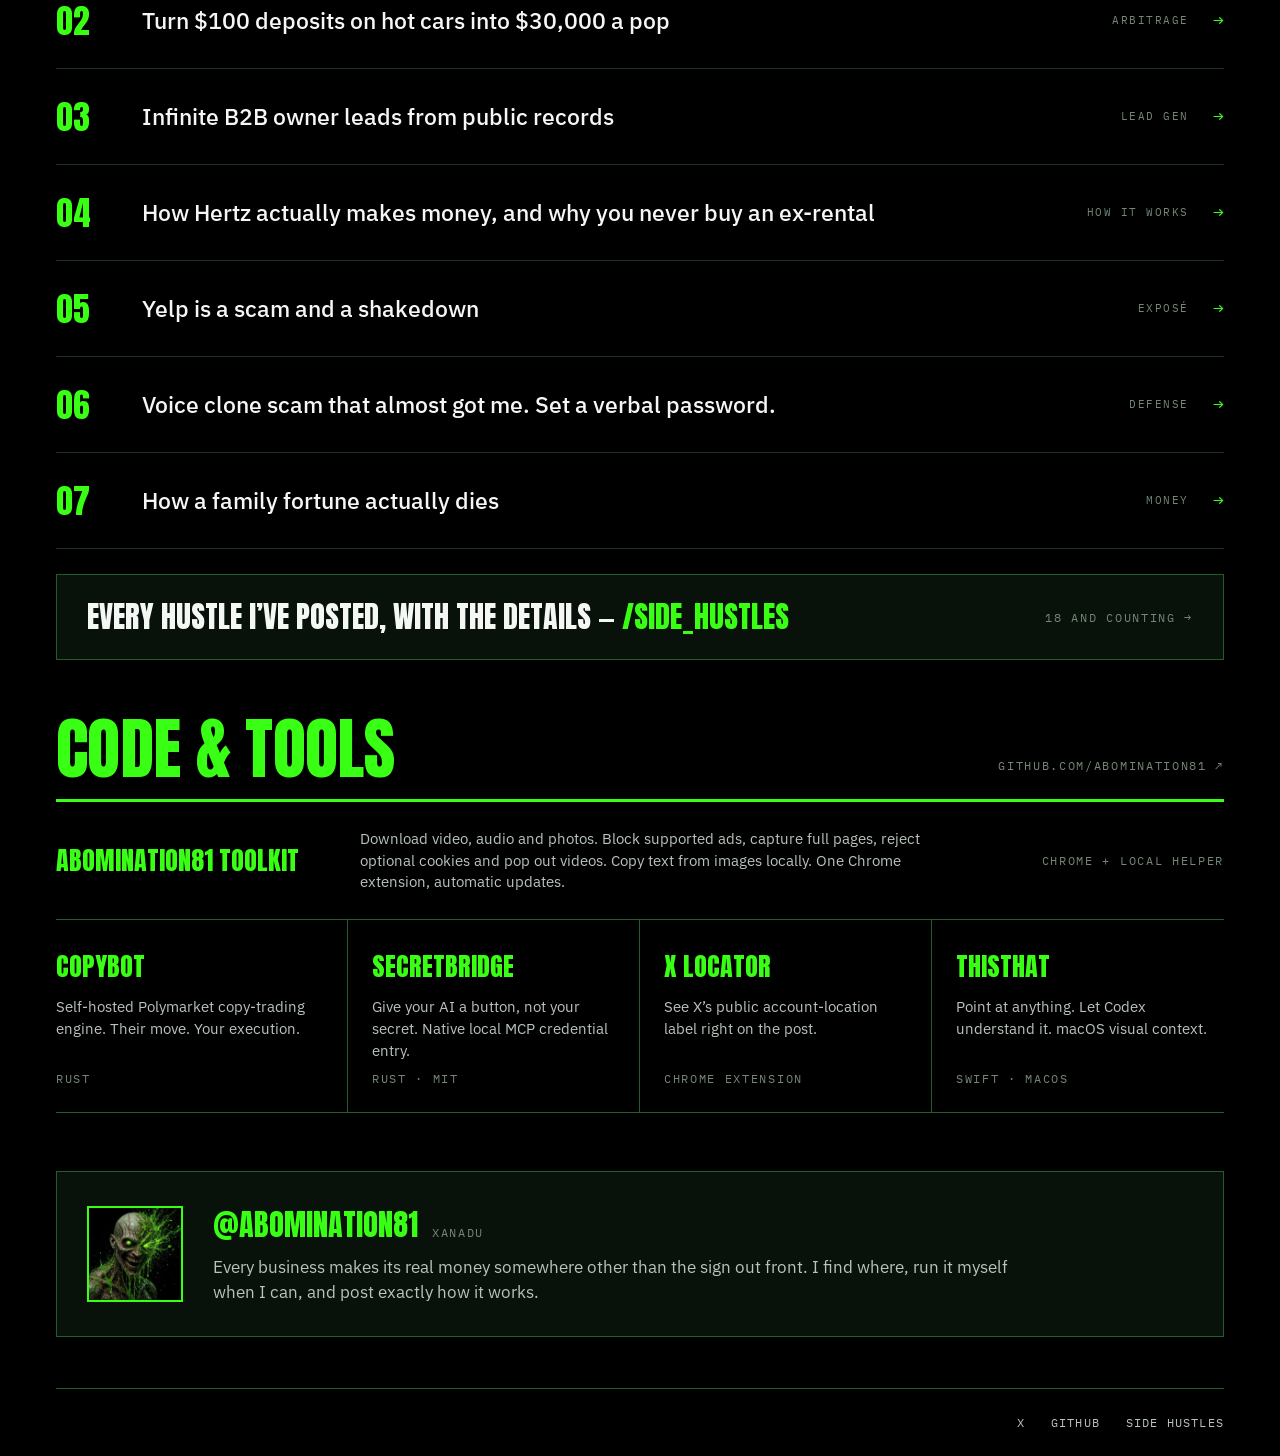
==== commit 607e98c9: "Describe the complete Abomination81 Toolkit on the homepage" ====
--- a/index.html
+++ b/index.html
@@ -163,7 +163,7 @@
       </div>
       <a class="repo repo-featured" href="/video-downloader/">
         <span class="nm">Abomination81 Toolkit</span>
-        <span class="ds">Ad protection, clean video/audio/photo downloads, full-page screenshots, cookie rejection and popup control. Everyday browsing tools in one Chrome extension.</span>
+        <span class="ds">Download video, audio and photos. Block supported ads, capture full pages, reject optional cookies and pop out videos. Copy text from images locally. One Chrome extension, automatic updates.</span>
         <span class="mono meta">CHROME + LOCAL HELPER</span>
       </a>
       <div class="repos">
